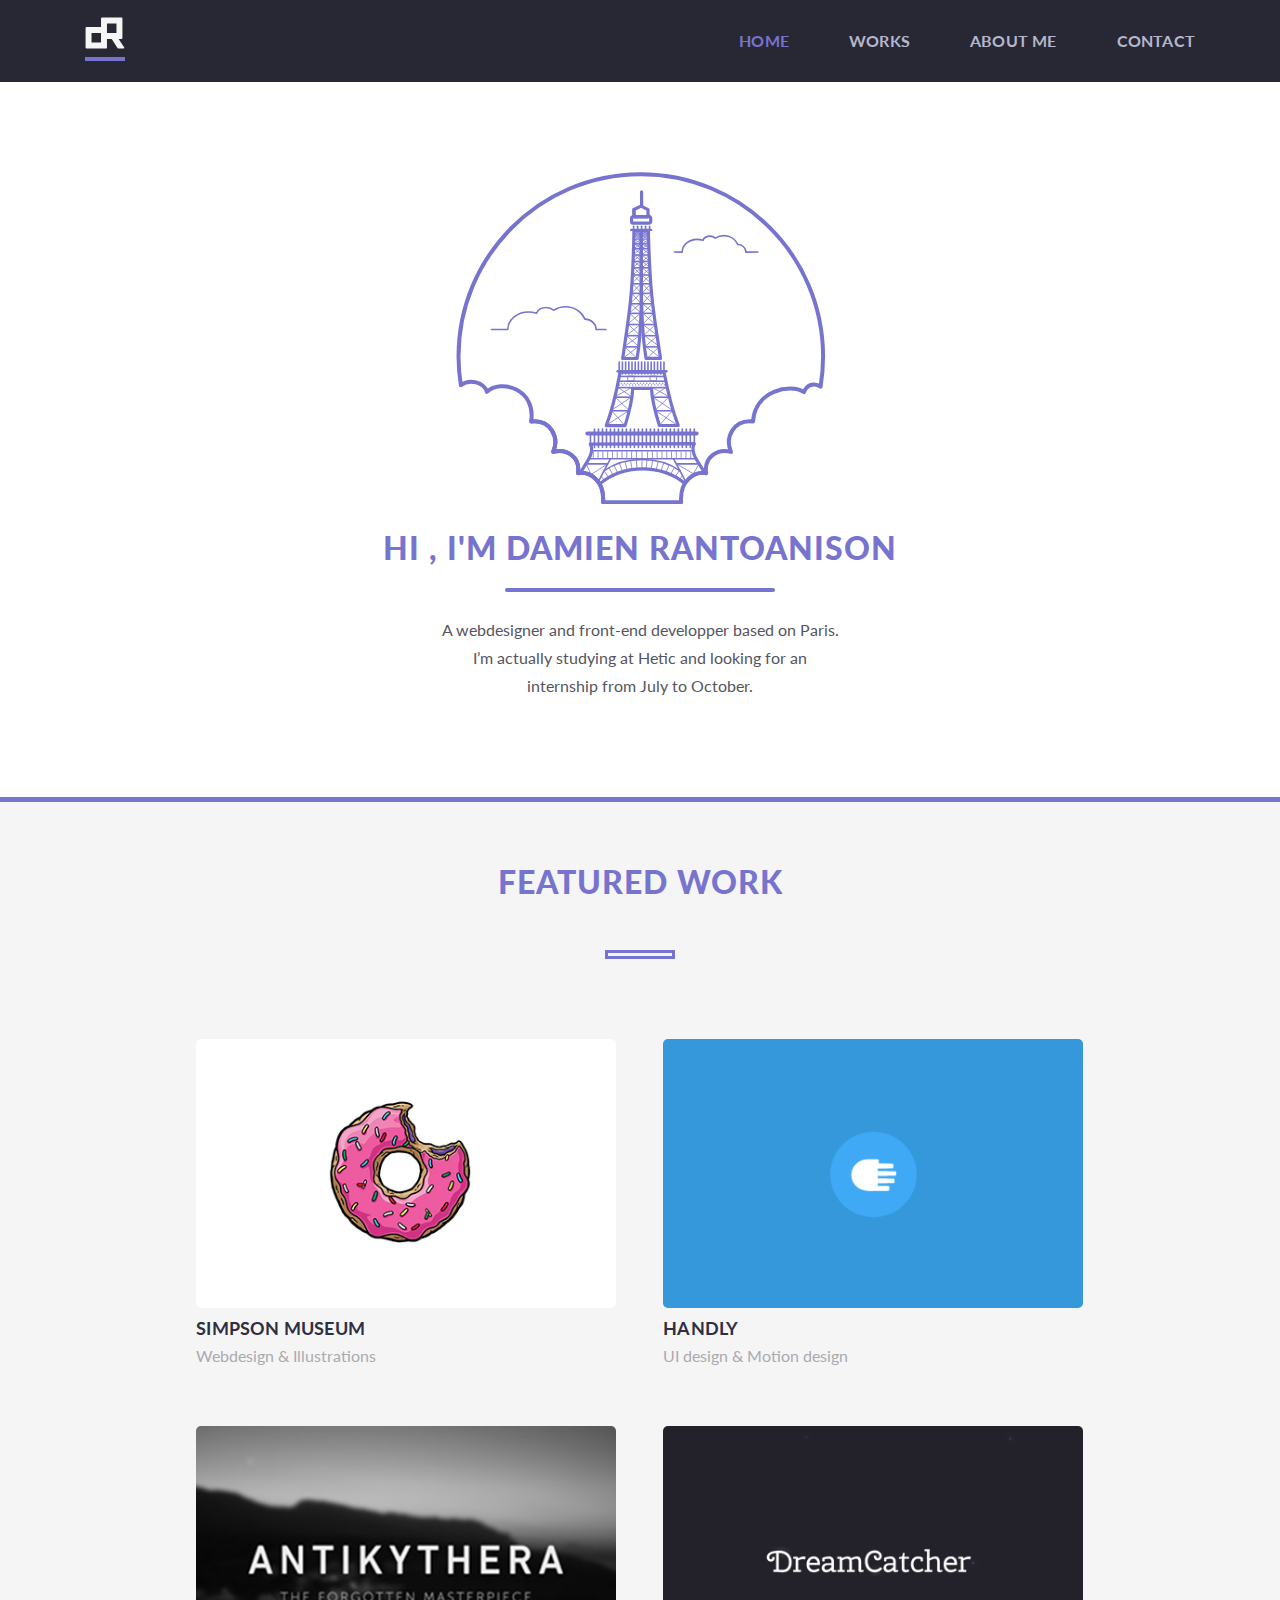
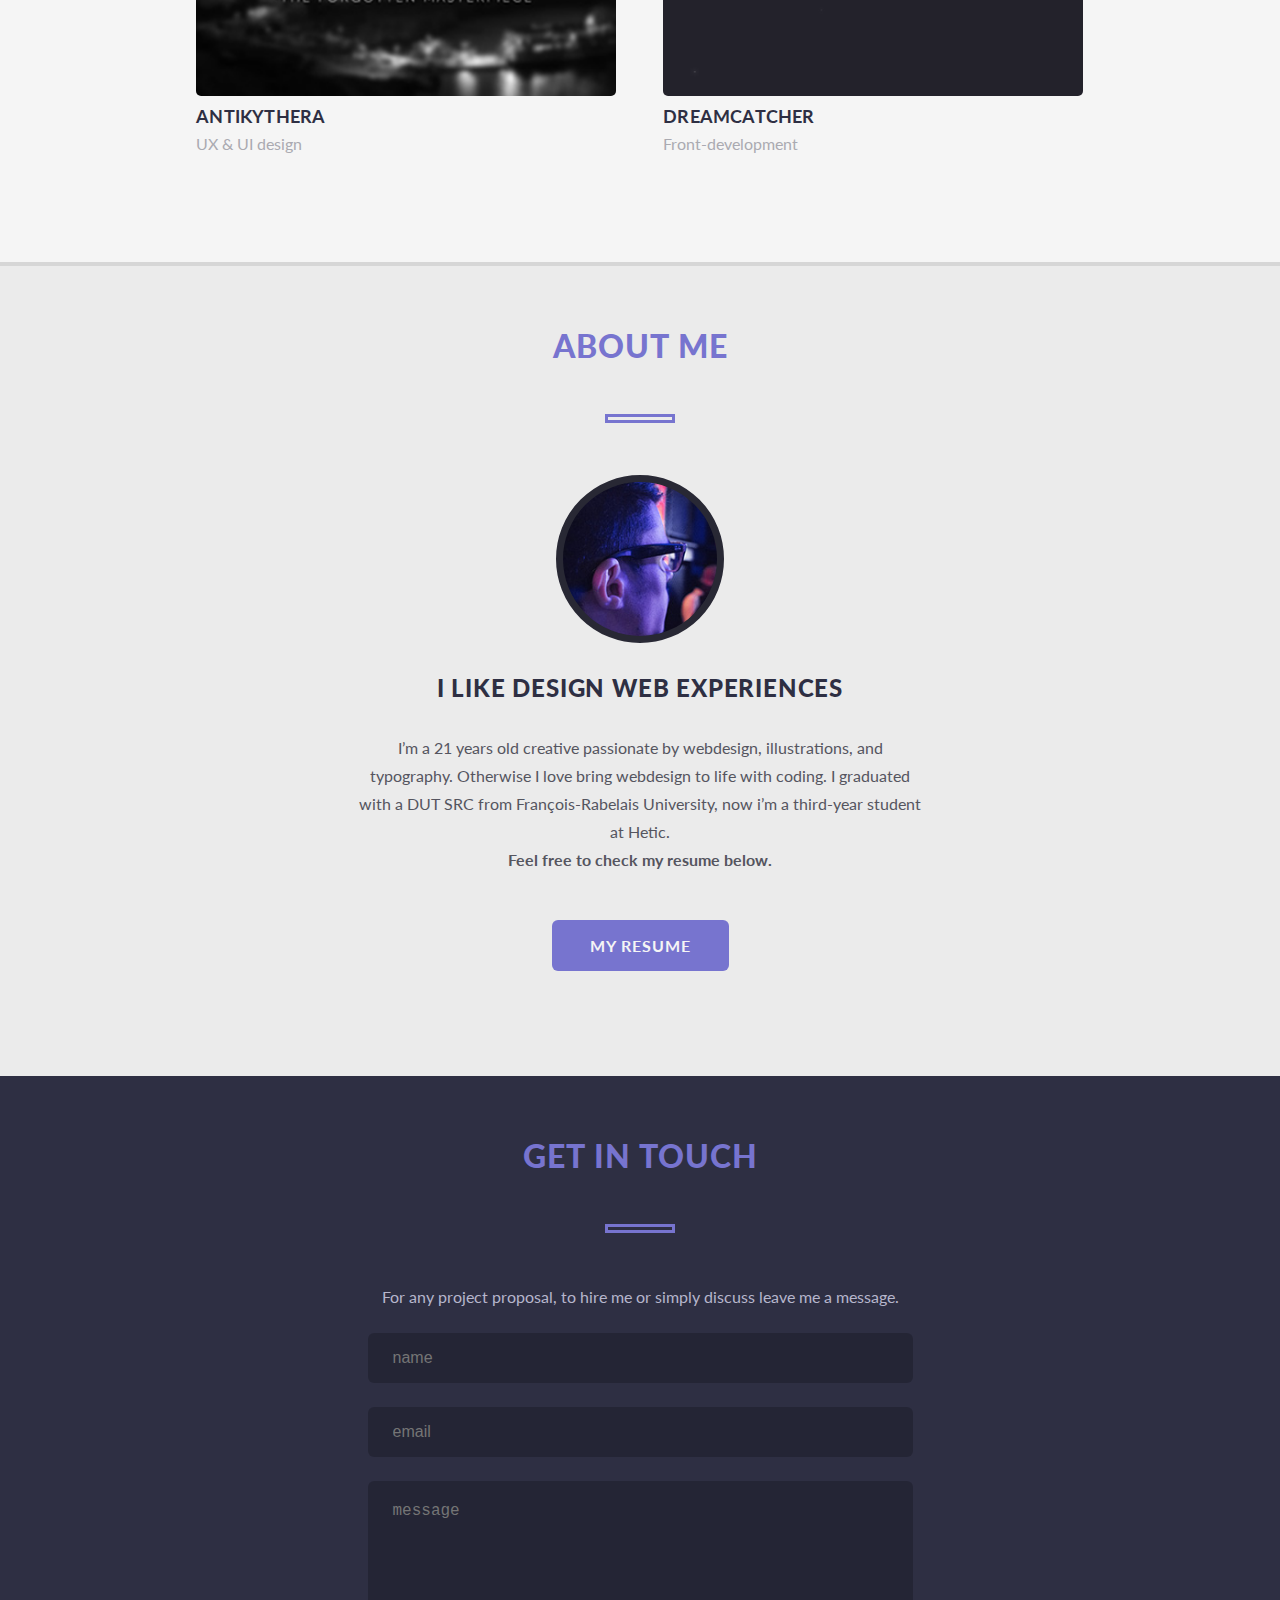
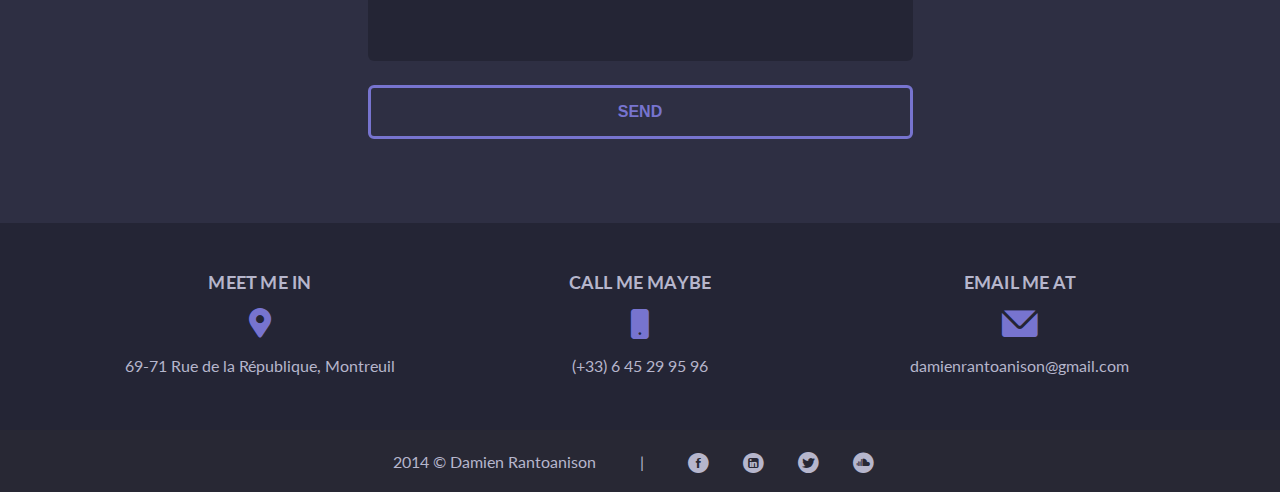
==== index.html @ d3879d72 "First Commit" ====
<!DOCTYPE html>
<html xmlns="http://wwww.w3.org/1999/xhtml" xml:lang="fr" lang="fr">
	<head>
	  <meta http-equiv="Content-Type" content="text/html" charset="utf-8" />
	  <title>Portfolio</title>
	  <link rel="icon" href="">
	  <link href='http://fonts.googleapis.com/css?family=Lato:400,700,900' rel='stylesheet' type='text/css'>
	  <link rel="stylesheet" href="css/mfglabs_iconset.css">
	  <!--<link rel="stylesheet" href="http://basehold.it/28/0/0/0/0.2">-->
	  <link rel="stylesheet" href="css/style.css">
	</head>
	<body>

		<header class="header">
			<div class="row">
				<div class="col-12">
					<a href="#home" class="header-logo"><img src="svg/logo.svg"></a>
					<nav>
						<ul id="menu">
							<li class="current menu-item"><a href="#home">Home</a></li>
							<li class="menu-item"><a href="#works">Works</a></li>
							<li class="menu-item"><a href="#about">About me</a></li>
							<li class="menu-item"><a href="#contact">Contact</a></li>
						</ul>
					</nav>
				</div>
			</div>
		</header> 

		<section class="home" id="home">
			<div class="row">
				<div class="col-12">
					<div class="home-cover">
						<img src="svg/paris.svg">
					</div>
					<div class="home-baseline">
						<h1>Hi , I'm Damien Rantoanison</h1>
						<hr/>
						<p>A webdesigner and front-end developper based on Paris. I’m actually  studying at Hetic and looking for an internship from July to October.</p>
					</div>
				</div>
			</div>
		</section>

		<section class="works" id="works">
			<div class="row">
				<div class="col-12">
					<h1 class="title-head">Featured work</h1>
					<hr>
				</div>
			</div>
			<div class="row">
				<div class="col-12">
					<ul class="thumbs">
						<li>
							<div class="thumb-pic"><a href="../pages/simpson.html"><img src="img/simpson.png"></a></div>
							<div class="thumb-caption"><h3>Simpson Museum</h3><p>Webdesign & Illustrations</p></div>
						</li>
						<li>
							<div class="thumb-pic"><a href="../pages/handly.html"><img src="img/handly.png"></a></div>
							<div class="thumb-caption"><h3>Handly</h3><p>UI design & Motion design </p></div>
						</li>
						<li>
							<div class="thumb-pic"><a href="pages/antikythera.html"><img src="img/antikythera.png"></a></div>
							<div class="thumb-caption"><h3>Antikythera</h3><p>UX & UI design</p></div>
						</li>
						<li>
							<div class="thumb-pic"><a href="../pages/dreamcatcher.html"><img src="img/dreamcatcher.png"></a></div>
							<div class="thumb-caption"><h3>DreamCatcher</h3><p>Front-development</p></div>
						</li>
					</ul>
				</div>
			</div>
		</section>

		<section class="about" id="about">
			<div class="row">
				<div class="col-12">
					<h1 class="title-head">About me</h1>
					<hr>
				</div>
			</div>	
			<div class="row">
				<div class="col-12">
					<div class="about-circle"></div>
					<div class="about-desc">
						<h2>I like design web experiences</h2>
						<p>I’m a 21 years old creative passionate by webdesign, illustrations, and typography. Otherwise I love bring webdesign to life with coding. I graduated with a DUT SRC from François-Rabelais University, now i’m a third-year student at Hetic.</p>
						<strong>Feel free to check my resume below.</strong>
					</div>
					<a class="button" href="document/cv.pdf">My resume</a>
				</div>
			</div>
		</section>

		<section class="contact" id="contact">
			<div class="row">
				<div class="col-12">
					<h1 class="title-head">Get in touch</h1>
					<hr>
				</div>
			</div>
			<div class="row">
				<div class="col-12">
					<form action"mail.php" method="post">
						<span class="form-title">For any project proposal, to hire me or simply discuss leave me a message.</span>
						<input type="text" name="Name" placeholder="name">
						<input type="email" name="Email" placeholder="email">
						<textarea name="Message" placeholder="message"></textarea>
						<button class="btn btn-1c" name="Submit" type="submit" value="Submit">Send</button>
					</form>
					
				</div>
			</div>
		</section>

		<footer>
			<div class="top-footer">
				<div class="row">
					<div class="col-4">
						<h3>meet me in</h3>
						<i class="icon-placepin icon2x"></i>
						<p>69-71 Rue de la République, Montreuil</p>
					</div>
					<div class="col-4">
						<h3>Call me maybe</h3>
						<i class="icon-smartphone icon2x"></i>
						<p>(+33) 6 45 29 95 96</p>
					</div>
					<div class="col-4">
						<h3>Email me at</h3>
						<i class="icon-mail icon2x"></i>
						<a href="mailto:damienrantoanison@gmail.com">damienrantoanison@gmail.com</a>
					</div>
				</div>
			</div>	
			<div class="bottom-footer">
				<div class="row">
					<div class="col-12">
							<div class="bottom-content">
							<span>2014 © Damien Rantoanison</span>
							|
								<ul>
									<li><a href="https://www.facebook.com/damien.mada"><i class="icon-facebook_circle"></i></a></li>
									<li><a href="https://www.linkedin.com/profile/view?id=350045159&trk=nav_responsive_tab_profile_pic"><i class="icon-linked_in_circle"></i></a></a></li> 
									<li><a href="https://twitter.com/damienmada"><i class="icon-twitter_circle"></i></a></li>
									<li><a href="https://soundcloud.com/damien-mada"><i class="icon-soundcloud_circle"></i></a></li>
								</ul>
							</div>	
					</div>
				</div>
			</div>
		</footer>

	</body>
	<script src="//ajax.googleapis.com/ajax/libs/jquery/1.11.1/jquery.min.js"></script>
	<script src="js/animated-header.js"></script>
	<script src="js/jquery.scrollTo.js"></script>
	<script src="js/jquery.nav.js"></script>
	<script>
		$(document).ready(function(){
			$('#menu').onePageNav();
		});
	</script>
</html>
---- css/mfglabs_iconset.css ----
/*  MFG Labs iconset 1.0
    
    -------------------------------------------------------
    
    License
    -------------------------------------------------------
    • The MFG Labs iconset font is licensed under the SIL Open Font License - http://scripts.sil.org/OFL
    • MFG Labs inconset CSS files are licensed under the MIT License -
      http://opensource.org/licenses/mit-license.html
    • The MFG Labs iconset pictograms are licensed under the CC BY 3.0 License - http://creativecommons.org/licenses/by/3.0/
    • Attribution is no longer required in Font Awesome 3.0, but much appreciated:
      MFG Labs inconset by MFG Labs

    Contact
    -------------------------------------------------------
    Email: martin.charpentier@mfglabs.com
    Twitter: http://twitter.com/mfg_labs
    

    */
@font-face {
    font-family: 'mfg_labs_iconsetregular';
    src: url('../fonts/mfglabsiconset-webfont.eot');
    src: url('../fonts/mfglabsiconset-webfont.eot?#iefix') format('embedded-opentype'),
         url('../fonts/mfglabsiconset-webfont.woff') format('woff'),
         url('../fonts/mfglabsiconset-webfont.ttf') format('truetype'),
         url('../fonts/mfglabsiconset-webfont.svg#mfg_labs_iconsetregular') format('svg');
    font-weight: normal;
    font-style: normal;
}

i, .icon {
  font-family: 'mfg_labs_iconsetregular';
  font-style: normal;
  speak: none;
  font-weight: normal;
  font-size: 1em;
  -webkit-font-smoothing: antialiased;
}


.icon2x { font-size: 2em; }
.icon3x { font-size: 3em; }



/* style exemples */
.gradient {
  color: #999;
  text-shadow: 1px 1px 1px rgba(27, 27, 27, 0.19);
  
  background-image: -webkit-gradient(
  linear,
  left top, left bottom,
  from(rgba( 182, 182, 182, 1)),
  to(rgba(60, 60, 60, 1))
  );
  background-clip: text;
  -webkit-background-clip: text;
  -webkit-text-fill-color: transparent;

  -webkit-transition: all 0.1s ease-in-out;
  transition: all 0.1s ease-in-out;
}

.gradient:hover, .gradient .current {
  color: #eee;
	text-shadow: 0px 0px 3px rgba(255, 255, 255, 0.25);
	
  background-image: -webkit-gradient(
  linear,
  left top, left bottom,
  from(rgba( 255, 255, 255, 1)),
  to(rgba(187, 187, 187, 1))
  );
  
}

/*  MFG Labs iconset uses the Unicode Private Use Area (PUA) to ensure screen
    readers do not read off random characters that represent icons.
    We also use semantic unicode when they are available for the icon we provide. */

.icon-cloud:before                { content: "\2601"; }
.icon-at:before                   { content: "\0040"; }
.icon-plus:before                 { content: "\002B"; }
.icon-minus:before                { content: "\2212"; }

.icon-arrow_up:before             { content: "\2191"; }
.icon-arrow_down:before           { content: "\2193"; }
.icon-arrow_right:before          { content: "\2192"; }
.icon-arrow_left:before           { content: "\2190"; }
.icon-chevron_down:before         { content: "\f004"; }
.icon-chevron_up:before           { content: "\f005"; }
.icon-chevron_right:before        { content: "\f006"; }
.icon-chevron_left:before         { content: "\f007"; }
.icon-reorder:before              { content: "\f008"; }
.icon-list:before                 { content: "\f009"; }
.icon-reorder_square:before       { content: "\f00a"; }
.icon-reorder_square_line:before  { content: "\f00b"; }
.icon-coverflow:before            { content: "\f00c"; }
.icon-coverflow_line:before       { content: "\f00d"; }
.icon-pause:before                { content: "\f00e"; }
.icon-play:before                 { content: "\f00f"; }

.icon-step_forward:before         { content: "\f010"; }
.icon-step_backward:before        { content: "\f011"; }
.icon-fast_forward:before         { content: "\f012"; }
.icon-fast_backward:before        { content: "\f013"; }
.icon-cloud_upload:before         { content: "\f014"; }
.icon-cloud_download:before       { content: "\f015"; }
.icon-data_science:before         { content: "\f016"; }
.icon-data_science_black:before   { content: "\f017"; }
.icon-globe:before                { content: "\f018"; }
.icon-globe_black:before          { content: "\f019"; }
.icon-math_ico:before             { content: "\f01a"; }
.icon-math:before                 { content: "\f01b"; }
.icon-math_black:before           { content: "\f01c"; }
.icon-paperplane_ico:before       { content: "\f01d"; }
.icon-paperplane:before           { content: "\f01e"; }
.icon-paperplane_black:before     { content: "\f01f"; }

/* \f020 doesn't work in Safari. all shifted one down */
.icon-color_balance:before        { content: "\f020"; }
.icon-star:before                 { content: "\2605"; }
.icon-star_half:before            { content: "\f022"; }
.icon-star_empty:before           { content: "\2606"; }
.icon-star_half_empty:before      { content: "\f024"; }
.icon-reload:before               { content: "\f025"; }

.icon-heart:before                { content: "\2665"; }
.icon-heart_broken:before         { content: "\f028"; }
.icon-hashtag:before              { content: "\f029"; }
.icon-reply:before                { content: "\f02a"; }
.icon-retweet:before              { content: "\f02b"; }
.icon-signin:before               { content: "\f02c"; }
.icon-signout:before              { content: "\f02d"; }
.icon-download:before             { content: "\f02e"; }
.icon-upload:before               { content: "\f02f"; }


.icon-placepin:before             { content: "\f031"; }
.icon-display_screen:before       { content: "\f032"; }
.icon-tablet:before               { content: "\f033"; }
.icon-smartphone:before           { content: "\f034"; }
.icon-connected_object:before     { content: "\f035"; }
.icon-lock:before                 { content: "\F512"; }
.icon-unlock:before               { content: "\F513"; }
.icon-camera:before               { content: "\F4F7"; }
.icon-isight:before               { content: "\f039"; }
.icon-video_camera:before         { content: "\f03a"; }
.icon-random:before               { content: "\f03b"; }
.icon-message:before              { content: "\F4AC"; }
.icon-discussion:before           { content: "\f03d"; }
.icon-calendar:before             { content: "\F4C5"; }
.icon-ringbell:before             { content: "\f03f"; }

.icon-movie:before                { content: "\f040"; }
.icon-mail:before                 { content: "\2709"; }
.icon-pen:before                  { content: "\270F"; }
.icon-settings:before             { content: "\9881"; }
.icon-measure:before              { content: "\f044"; }
.icon-vector:before               { content: "\f045"; }
.icon-vector_pen:before           { content: "\2712"; }
.icon-mute_on:before              { content: "\f047"; }
.icon-mute_off:before             { content: "\f048"; }
.icon-home:before                 { content: "\2302"; }
.icon-sheet:before                { content: "\f04a"; }
.icon-arrow_big_right:before      { content: "\21C9"; }
.icon-arrow_big_left:before       { content: "\21C7"; }
.icon-arrow_big_down:before       { content: "\21CA"; }
.icon-arrow_big_up:before         { content: "\21C8"; }
.icon-dribbble_circle:before      { content: "\f04f"; }

.icon-dribbble:before             { content: "\f050"; }
.icon-facebook_circle:before      { content: "\f051"; }
.icon-facebook:before             { content: "\f052"; }
.icon-git_circle_alt:before       { content: "\f053"; }
.icon-git_circle:before           { content: "\f054"; }
.icon-git:before                  { content: "\f055"; }
.icon-octopus:before              { content: "\f056"; }
.icon-twitter_circle:before       { content: "\f057"; }
.icon-twitter:before              { content: "\f058"; }
.icon-google_plus_circle:before   { content: "\f059"; }
.icon-google_plus:before          { content: "\f05a"; }
.icon-linked_in_circle:before     { content: "\f05b"; }
.icon-linked_in:before            { content: "\f05c"; }
.icon-instagram:before            { content: "\f05d"; }
.icon-instagram_circle:before     { content: "\f05e"; }
.icon-mfg_icon:before             { content: "\f05f"; }
.icon-xing:before                 { content: "\F532"; }
.icon-xing_circle:before          { content: "\F533"; }

.icon-mfg_icon_circle:before      { content: "\f060"; }
.icon-user:before                 { content: "\f061"; }
.icon-user_male:before            { content: "\f062"; }
.icon-user_female:before          { content: "\f063"; }
.icon-users:before                { content: "\f064"; }

.icon-file_open:before            { content: "\F4C2"; }
.icon-file_close:before           { content: "\f067"; }
.icon-file_alt:before             { content: "\f068"; }
.icon-file_close_alt:before       { content: "\f069"; }
.icon-attachment:before           { content: "\f06a"; }
.icon-check:before                { content: "\2713"; }
.icon-cross_mark:before           { content: "\274C"; }
.icon-cancel_circle:before        { content: "\F06E"; }
.icon-check_circle:before         { content: "\f06d"; }
.icon-magnifying:before           { content: "\F50D"; }

.icon-inbox:before                { content: "\f070"; }
.icon-clock:before                { content: "\23F2"; }
.icon-stopwatch:before            { content: "\23F1"; }
.icon-hourglass:before            { content: "\231B"; }
.icon-trophy:before               { content: "\f074"; }
.icon-unlock_alt:before           { content: "\F075"; }
.icon-lock_alt:before             { content: "\F510"; }
.icon-arrow_doubled_right:before  { content: "\21D2"; }
.icon-arrow_doubled_left:before   { content: "\21D0"; }
.icon-arrow_doubled_down:before   { content: "\21D3"; }
.icon-arrow_doubled_up:before     { content: "\21D1"; }
.icon-link:before                 { content: "\f07B"; }
.icon-warning:before              { content: "\2757"; }
.icon-warning_alt:before          { content: "\2755"; }
.icon-magnifying_plus:before      { content: "\f07E"; }
.icon-magnifying_minus:before     { content: "\f07F"; }

.icon-white_question:before       { content: "\2754"; }
.icon-black_question:before       { content: "\2753"; }
.icon-stop:before                 { content: "\f080"; }
.icon-share:before                { content: "\f081"; }
.icon-eye:before                  { content: "\f082"; }
.icon-trash_can:before            { content: "\f083"; }
.icon-hard_drive:before           { content: "\f084"; }
.icon-information_black:before    { content: "\f085"; }
.icon-information_white:before    { content: "\f086"; }
.icon-printer:before              { content: "\f087"; }
.icon-letter:before               { content: "\f088"; }
.icon-soundcloud:before           { content: "\f089"; }
.icon-soundcloud_circle:before    { content: "\f08A"; }
.icon-anchor:before               { content: "\2693"; }

.icon-female_sign:before          { content: "\2640"; }
.icon-male_sign:before            { content: "\2642"; }
.icon-joystick:before             { content: "\F514"; }
.icon-high_voltage:before         { content: "\26A1"; }
.icon-fire:before                 { content: "\F525"; }
.icon-newspaper:before            { content: "\F4F0"; }
.icon-chart:before                { content: "\F526"; }
.icon-spread:before               { content: "\F527"; }

.icon-spinner_1:before            { content: "\F528"; }
.icon-spinner_2:before            { content: "\F529"; }

.icon-chart_alt:before            { content: "\F530"; }
.icon-label:before                { content: "\F531"; }

.icon-brush:before                { content: "\E000"; }
.icon-refresh:before              { content: "\E001"; }

.icon-node:before                 { content: "\E002"; }
.icon-node_2:before               { content: "\E003"; }
.icon-node_3:before               { content: "\E004"; }
.icon-link_2_nodes:before         { content: "\E005"; }
.icon-link_3_nodes:before         { content: "\E006"; }
.icon-link_loop_nodes:before      { content: "\E007"; }
.icon-node_size:before            { content: "\E008"; }
.icon-node_color:before           { content: "\E009"; }
.icon-layout_directed:before      { content: "\E010"; }
.icon-layout_radial:before       { content: "\E011"; }
.icon-layout_hierarchical:before  { content: "\E012"; }
.icon-node_link_direction:before  { content: "\E013"; }
.icon-node_link_short_path:before { content: "\E014"; }
.icon-node_cluster:before         { content: "\E015"; }
.icon-display_graph:before        { content: "\E016"; }
.icon-node_link_weight:before     { content: "\E017"; }
.icon-more_node_links:before      { content: "\E018"; }
.icon-node_shape:before           { content: "\E00A"; }
.icon-node_icon:before            { content: "\E00B"; }
.icon-node_text:before            { content: "\E00C"; }
.icon-node_link_text:before       { content: "\E00D"; }
.icon-node_link_color:before      { content: "\E00E"; }
.icon-node_link_shape:before      { content: "\E00F"; }
---- css/style.css ----
/* Import */
/**
 * html5doctor.com Reset Stylesheet v1.6.1 (http://html5doctor.com/html-5-reset-stylesheet/)
 * Richard Clark (http://richclarkdesign.com)
 * http://cssreset.com
 */
/* line 6, _reset.scss */
html, body, div, span, object, iframe,
h1, h2, h3, h4, h5, h6, p, blockquote, pre,
abbr, address, cite, code,
del, dfn, em, img, ins, kbd, q, samp,
small, strong, sub, sup, var,
b, i,
dl, dt, dd, ol, ul, li,
fieldset, form, label, legend,
table, caption, tbody, tfoot, thead, tr, th, td,
article, aside, canvas, details, figcaption, figure,
footer, header, hgroup, menu, nav, section, summary,
time, mark, audio, video {
  margin: 0;
  padding: 0;
  border: 0;
  outline: 0;
  font-size: 100%;
  vertical-align: baseline;
  background: transparent; }

/* line 26, _reset.scss */
body {
  line-height: 1; }

/* line 29, _reset.scss */
article, aside, details, figcaption, figure,
footer, header, hgroup, menu, nav, section {
  display: block; }

/* line 33, _reset.scss */
ul {
  list-style: none; }

/* line 36, _reset.scss */
blockquote, q {
  quotes: none; }

/* line 39, _reset.scss */
blockquote:before, blockquote:after,
q:before, q:after {
  content: '';
  content: none; }

/* line 44, _reset.scss */
a {
  margin: 0;
  padding: 0;
  font-size: 100%;
  vertical-align: baseline;
  background: transparent; }

/* change colours to suit your needs */
/* line 52, _reset.scss */
ins {
  background-color: #ff9;
  color: #000;
  text-decoration: none; }

/* change colours to suit your needs */
/* line 58, _reset.scss */
mark {
  background-color: #ff9;
  color: #000;
  font-style: italic;
  font-weight: bold; }

/* line 64, _reset.scss */
del {
  text-decoration: line-through; }

/* line 67, _reset.scss */
abbr[title], dfn[title] {
  border-bottom: 1px dotted;
  cursor: help; }

/* line 71, _reset.scss */
table {
  border-collapse: collapse;
  border-spacing: 0; }

/* change border colour to suit your needs */
/* line 76, _reset.scss */
hr {
  display: block;
  height: 1px;
  border: 0;
  border-top: 1px solid #cccccc;
  margin: 1em 0;
  padding: 0; }

/* line 84, _reset.scss */
input, select {
  vertical-align: middle; }

/* Variables */
/* Extends */
/* line 11, _grid.scss */
.col-1 {
  width: 8.33333%; }

/* line 11, _grid.scss */
.col-2 {
  width: 16.66667%; }

/* line 11, _grid.scss */
.col-3 {
  width: 25%; }

/* line 11, _grid.scss */
.col-4 {
  width: 33.33333%; }

/* line 11, _grid.scss */
.col-5 {
  width: 41.66667%; }

/* line 11, _grid.scss */
.col-6 {
  width: 50%; }

/* line 11, _grid.scss */
.col-7 {
  width: 58.33333%; }

/* line 11, _grid.scss */
.col-8 {
  width: 66.66667%; }

/* line 11, _grid.scss */
.col-9 {
  width: 75%; }

/* line 11, _grid.scss */
.col-10 {
  width: 83.33333%; }

/* line 11, _grid.scss */
.col-11 {
  width: 91.66667%; }

/* line 11, _grid.scss */
.col-12 {
  width: 100%; }

/* line 18, _grid.scss */
.row::before, .row::after {
  content: "";
  display: table; }
/* line 23, _grid.scss */
.row:after {
  clear: both; }
/* line 26, _grid.scss */
.row {
  zoom: 1;
  /* For IE 6/7 (trigger has Layout) */ }

/* line 32, _grid.scss */
.col-1, .col-2, .col-3, .col-4, .col-5, .col-6, .col-7, .col-8, .col-9, .col-10, .col-11, .col-12 {
  float: left;
  position: relative;
  min-height: 1px;
  padding: 0 15px; }

/* line 40, _grid.scss */
.row {
  max-width: 1140px;
  margin: 0 auto; }

/* MEDIA QUERIES */
@media only screen and (min-width: 320px) {
  /* Larger mobile styles (wider than 320 pixels) */ }
@media only screen and (min-width: 640px) {
  /* Larger mobile styles (wider than 600 pixels) */ }
@media only screen and (min-width: 1024px) {
  /* Larger mobile styles (wider than 1024 pixels) */ }
/* VARIABLES */
/* line 22, _base.scss */
body {
  color: #55555f;
  font-family: "Lato", "Helevtica", sans-serif;
  font-size: 16px;
  line-height: 1.75; }

/* line 28, _base.scss */
a {
  color: inherit;
  text-decoration: none; }

/* line 30, _base.scss */
h1 {
  color: #7774cf;
  font-size: 2em;
  font-weight: 900;
  letter-spacing: 1px;
  line-height: 1.5em;
  text-transform: uppercase; }

/* line 40, _base.scss */
h2 {
  color: #2e2f43;
  font-size: 1.5em;
  font-weight: 900;
  letter-spacing: 0.8px;
  line-height: 1.5em;
  padding-bottom: 28px;
  text-transform: uppercase; }

/* line 50, _base.scss */
h3 {
  font-size: 1.125em;
  letter-spacing: 0.2px;
  line-height: 1.5em;
  text-transform: uppercase; }

/* line 57, _base.scss */
hr {
  height: 9px;
  border: 3px solid #7774cf;
  background: transparent;
  width: 70px;
  margin: 2.75em auto 3.25em; }

/* CLASS */
/* line 69, _base.scss */
.title-head {
  margin-top: 1.75em;
  position: relative;
  text-align: center; }

/* line 87, _base.scss */
.button {
  background-color: #7774cf;
  color: whitesmoke;
  position: relative;
  width: 7rem;
  border-radius: 6px;
  font-size: 1em;
  font-weight: 700;
  text-transform: uppercase;
  line-height: 2;
  letter-spacing: 1px;
  outline: none;
  padding: 16px 38px;
  -webkit-transition: all .4s ease-in-out;
  -moz-transition: all .4s ease-in-out;
  -ms-transition: all .4s ease-in-out;
  -o-transition: all .4s ease-in-out;
  transition: all .4s ease-in-out; }
  /* line 106, _base.scss */
  .button:hover {
    color: whitesmoke;
    background-color: #6967aa; }

/* line 2, _header.scss */
header {
  background-color: #282834;
  width: 100%;
  height: 82px;
  position: fixed;
  top: 0;
  left: 0;
  z-index: 999; }

/* line 13, _header.scss */
.header-logo {
  display: block;
  float: left;
  position: relative;
  border-bottom: 4px solid #7774cf; }
  /* line 18, _header.scss */
  .header-logo img {
    width: 40px;
    height: 32px;
    margin-top: 17px; }

/* line 22, _header.scss */
#menu {
  color: #b6b6cc;
  font-size: 16px;
  font-weight: 700;
  float: right;
  letter-spacing: 0.2px;
  position: relative;
  text-align: center;
  text-transform: uppercase; }
  /* line 32, _header.scss */
  #menu .current {
    color: #7774cf; }
  /* line 34, _header.scss */
  #menu .menu-item {
    display: inline-block;
    float: left;
    position: relative;
    margin-left: 60px; }
    /* line 40, _header.scss */
    #menu .menu-item a {
      display: block;
      line-height: 82px;
      -webkit-transition: all .25s 0s ease-in-out;
      -moz-transition: all .25s 0s ease-in-out;
      -ms-transition: all .25s 0s ease-in-out;
      -o-transition: all .25s 0s ease-in-out;
      transition: all .25s 0s ease-in-out; }
      /* line 49, _header.scss */
      #menu .menu-item a:hover {
        color: whitesmoke; }
  /* line 53, _header.scss */
  #menu img {
    width: 48px;
    height: 30px; }

/* line 2, _home.scss */
.home {
  position: relative;
  width: 100%;
  height: 100%;
  padding-top: 168px;
  padding-bottom: 102px; }
  /* line 9, _home.scss */
  .home::after {
    content: "";
    height: 5px;
    background-color: #7774cf;
    position: absolute;
    bottom: 0;
    left: 0;
    right: 0; }

/* line 21, _home.scss */
.home-cover {
  text-align: center; }
  /* line 24, _home.scss */
  .home-cover img {
    width: 380px;
    height: 336px; }

/* line 27, _home.scss */
.home-baseline {
  margin-top: 12px;
  text-align: center; }
  /* line 30, _home.scss */
  .home-baseline hr {
    background-color: #7774cf;
    border: none;
    border-radius: 4px;
    display: inline-block;
    height: 4px;
    width: 270px;
    margin: 1em 0; }
  /* line 39, _home.scss */
  .home-baseline p {
    margin: 0 auto;
    width: 400px; }

/* line 42, _home.scss */
.home-scroll {
  position: absolute;
  bottom: 26px;
  left: 50%;
  height: 26px;
  width: 46px;
  margin-left: -23px;
  background: url("../img/scroll-arrow.png") no-repeat; }

/* line 7, _works.scss */
.works {
  background-color: whitesmoke;
  position: relative;
  height: 100%;
  width: 100%;
  padding-bottom: 76px;
  border-bottom: 4px solid #D6D6D6; }

/* line 16, _works.scss */
.thumbs {
  position: relative;
  padding: 0px;
  overflow: hidden;
  margin: 0 7.89474%;
  color: #aaaab1;
  max-width: 1140px; }
  /* line 24, _works.scss */
  .thumbs li {
    float: left;
    width: 420px;
    margin-top: 28px;
    margin: 28px 23.5px;
    border-radius: 6px; }
    /* line 31, _works.scss */
    .thumbs li .thumb-pic {
      width: 100%;
      height: 100%;
      text-align: center;
      position: relative;
      cursor: pointer; }
      /* line 37, _works.scss */
      .thumbs li .thumb-pic .mask {
        width: 100%;
        height: 100%;
        position: absolute;
        overflow: hidden;
        top: 0;
        left: 0;
        border-radius: 5px; }
      /* line 47, _works.scss */
      .thumbs li .thumb-pic .view-first img {
        -webkit-transition: all 0.2s linear;
        -moz-transition: all 0.2s linear;
        -ms-transition: all 0.2s linear;
        -o-transition: all 0.2s linear;
        transition: all 0.2s linear; }
      /* line 55, _works.scss */
      .thumbs li .thumb-pic .view-first .mask {
        opacity: 0;
        background-color: #6967aa;
        -webkit-transition: all 0.4s ease-in-out;
        -moz-transition: all 0.4s ease-in-out;
        -ms-transition: all 0.4s ease-in-out;
        -o-transition: all 0.4s ease-in-out;
        transition: all 0.4s ease-in-out; }
      /* line 66, _works.scss */
      .thumbs li .thumb-pic .view-first:hover .mask {
        opacity: 0.85; }
      /* line 70, _works.scss */
      .thumbs li .thumb-pic a {
        -webkit-transition: all .5s ease-in-out;
        -moz-transition: all .5s ease-in-out;
        -ms-transition: all .5s ease-in-out;
        -o-transition: all .5s ease-in-out;
        transition: all .5s ease-in-out; }
      /* line 78, _works.scss */
      .thumbs li .thumb-pic a:hover {
        opacity: 0.3; }
      /* line 81, _works.scss */
      .thumbs li .thumb-pic img {
        width: 100%;
        display: block;
        position: relative;
        border-radius: 5px; }
    /* line 88, _works.scss */
    .thumbs li .thumb-caption {
      margin-top: 7px; }
      /* line 88, _works.scss */
      .thumbs li .thumb-caption h3 {
        color: #2e2f43; }
  /* line 91, _works.scss */
  .thumbs:after {
    overflow: hidden;
    *zoom: 1; }

/* line 2, _case-antik.scss */
.antikythera {
  background: url("../img/antikythera-cover.jpg") no-repeat top center;
  background-size: cover; }

/* line 7, _case-antik.scss */
.mecanism {
  background: url("../img/antikythera-mecanism.jpg") no-repeat top center;
  background-size: cover; }

/* line 12, _case-antik.scss */
.share {
  background: url("../img/antikythera-end.jpg") no-repeat top center;
  background-size: cover; }

/* line 18, _case-antik.scss */
.handly {
  background: url("../img/handly-cover.jpg") no-repeat top center;
  background-size: cover; }

/* line 23, _case-antik.scss */
.simpson {
  background: url("../img/simpson-cover.jpg") no-repeat top center;
  background-size: cover;
  opacity: 0.8; }

/* line 29, _case-antik.scss */
.dreamcatcher {
  background: url("../img/dreamcatcher-cover.jpg") no-repeat top center;
  background-size: cover;
  background-position-y: -40px; }

/* line 35, _case-antik.scss */
.voice {
  background: url("../img/dreamcatcher-voice.jpg") no-repeat top center;
  background-size: cover; }

/* line 40, _case-antik.scss */
.simpson button.low-opc:hover {
  background-color: rgba(0, 0, 0, 0.4); }

/* line 44, _case-antik.scss */
.case-cover {
  position: relative;
  height: 60vh;
  width: 100%; }
  /* line 49, _case-antik.scss */
  .case-cover span {
    display: inline-block;
    color: whitesmoke; }
  /* line 53, _case-antik.scss */
  .case-cover .date {
    float: left;
    position: absolute;
    bottom: -458px; }
  /* line 58, _case-antik.scss */
  .case-cover .role {
    float: right;
    position: absolute;
    bottom: -458px;
    right: 0; }
  /* line 65, _case-antik.scss */
  .case-cover .case-button {
    background-color: transparent;
    border: 2px solid whitesmoke;
    color: whitesmoke;
    cursor: pointer;
    position: absolute;
    left: 50%;
    bottom: -431px;
    margin-left: -136px;
    border-radius: 6px;
    font-size: 1em;
    font-weight: 700;
    text-transform: uppercase;
    line-height: 2;
    letter-spacing: 1px;
    outline: none;
    padding: 16px 38px;
    -webkit-transition: all .4s ease-in-out;
    -moz-transition: all .4s ease-in-out;
    -ms-transition: all .4s ease-in-out;
    -o-transition: all .4s ease-in-out;
    transition: all .4s ease-in-out; }
    /* line 88, _case-antik.scss */
    .case-cover .case-button:hover {
      color: whitesmoke;
      background-color: rgba(0, 0, 0, 0.9); }

/* line 93, _case-antik.scss */
.case-carousel {
  padding: 36px;
  background-color: whitesmoke; }

/* line 98, _case-antik.scss */
.carousel-holder {
  margin: 0 auto;
  width: 802px;
  height: 492px; }

/* line 105, _case-antik.scss */
section.case-demilayout {
  padding: 84px;
  background-color: whitesmoke; }
  /* line 108, _case-antik.scss */
  section.case-demilayout .half-l {
    text-align: center; }
  /* line 111, _case-antik.scss */
  section.case-demilayout .half-r {
    text-align: left;
    margin-top: 24px; }

/* line 117, _case-antik.scss */
section.case-study {
  height: 40vh;
  padding: 80px; }
  /* line 120, _case-antik.scss */
  section.case-study p {
    max-width: 430px; }

/* line 124, _case-antik.scss */
section.case-caption {
  background-color: #FFF;
  padding: 80px;
  text-align: center; }
  /* line 128, _case-antik.scss */
  section.case-caption p {
    max-width: 480px;
    margin: 0 auto; }

/* line 131, _case-antik.scss */
.case-pic {
  height: 564px;
  width: 100%; }

/* line 136, _case-antik.scss */
.case-pic2 {
  height: 390px;
  width: 440px; }

/* line 142, _case-antik.scss */
.footer-credits {
  text-align: center;
  background-color: #ebebeb;
  padding: 38px; }
  /* line 146, _case-antik.scss */
  .footer-credits a:hover {
    color: #6967aa; }

/* line 149, _case-antik.scss */
.footer-thanks {
  background-color: #282834;
  text-align: center;
  padding: 82px; }

/* line 154, _case-antik.scss */
.footer-back {
  text-transform: uppercase;
  font-size: 1.125em;
  color: #b6b6cc;
  -webkit-transition: all .3s ease-in-out;
  -moz-transition: all .3s ease-in-out;
  -ms-transition: all .3s ease-in-out;
  -o-transition: all .3s ease-in-out;
  transition: all .3s ease-in-out; }
  /* line 164, _case-antik.scss */
  .footer-back:hover {
    color: whitesmoke; }

/* line 169, _case-antik.scss */
.case-title {
  font-weight: 300;
  color: whitesmoke;
  margin-bottom: 24px; }

/* line 175, _case-antik.scss */
section.case-video {
  background-color: #2980b9;
  height: 534px; }

/* line 180, _case-antik.scss */
a.wrap {
  width: 960px;
  height: 534px;
  position: relative;
  display: block;
  padding: 0px;
  margin: 0 auto; }
  /* line 188, _case-antik.scss */
  a.wrap::after {
    content: "";
    position: absolute;
    z-index: 2;
    top: 0;
    bottom: 0;
    right: 0;
    left: 0;
    background: url("../img/play.png") center center no-repeat;
    -webkit-transition-duration: .3s;
    -moz-transition-duration: .3s;
    -ms-transition-duration: .3s;
    -o-transition-duration: .3s;
    transition-duration: .3s; }

/* line 2, _about.scss */
.about {
  background-color: #ebebeb;
  position: relative;
  width: 100%;
  height: 100%;
  padding-bottom: 114px;
  text-align: center; }

/* line 10, _about.scss */
.about-desc {
  text-align: center;
  width: 564px;
  margin: 0 auto;
  margin-bottom: 56px; }

/* line 17, _about.scss */
.about-circle {
  width: 168px;
  height: 168px;
  background-image: url("../img/profile-pic.jpg");
  background-size: cover;
  border-radius: 100px;
  border: 7px solid #282834;
  margin: 0 auto;
  margin-bottom: 27px; }

/* line 2, _contact.scss */
.contact {
  background-color: #2e2f43;
  position: relative;
  width: 100%;
  height: 100%;
  padding-bottom: 84px;
  color: #b6b6cc;
  text-align: center; }

/* line 12, _contact.scss */
form {
  margin: 0 auto;
  max-width: 545px;
  text-align: center; }

/* line 19, _contact.scss */
input, textarea {
  color: whitesmoke;
  outline: none;
  border: none;
  border-radius: 6px;
  font-size: 1em;
  background: rgba(0, 0, 0, 0.2);
  display: block;
  width: 100%;
  height: 50px;
  padding: 25px;
  margin-bottom: 24px;
  -webkit-transition: all .2s ease-in-out;
  -moz-transition: all .2s ease-in-out;
  -ms-transition: all .2s ease-in-out;
  -o-transition: all .2s ease-in-out;
  transition: all .2s ease-in-out; }
  /* line 38, _contact.scss */
  input:focus, textarea:focus {
    background: rgba(0, 0, 0, 0.1); }

/* line 44, _contact.scss */
textarea {
  padding: 16px 25px;
  min-height: 180px;
  resize: none;
  line-height: 28px; }

/* line 52, _contact.scss */
span.form-title {
  display: block;
  line-height: 24px;
  margin-bottom: 24px; }

/* line 58, _contact.scss */
.btn {
  z-index: 1;
  width: 545px;
  padding: 15px 0;
  background: none;
  display: inline-block;
  cursor: pointer;
  position: relative;
  border-radius: 6px;
  border: 3px solid #7774cf;
  color: #7774cf;
  font-size: 1em;
  font-weight: 700;
  text-transform: uppercase;
  -webkit-transition: all 0.3s;
  -moz-transition: all 0.3s;
  -ms-transition: all 0.3s;
  -o-transition: all 0.3s;
  transition: all 0.3s;
  outline: none; }
  /* line 79, _contact.scss */
  .btn::after {
    content: '';
    position: absolute;
    z-index: -1;
    -webkit-transition: all 0.3s;
    -moz-transition: all 0.3s;
    -ms-transition: all 0.3s;
    -o-transition: all 0.3s;
    transition: all 0.3s; }

/* line 92, _contact.scss */
.btn-1c::after {
  width: 0%;
  height: 100%;
  top: 0;
  left: 0;
  background: #7774cf; }
/* line 99, _contact.scss */
.btn-1c:hover, .btn-1c:active {
  color: whitesmoke; }
/* line 102, _contact.scss */
.btn-1c:hover::after {
  width: 100%; }

/* line 2, footer.scss */
footer {
  padding-top: 46px;
  color: #b6b6cc;
  text-align: center;
  background-color: #242535; }

/* line 9, footer.scss */
.top-footer {
  margin-bottom: 46px;
  height: 115px; }
  /* line 12, footer.scss */
  .top-footer i {
    color: #7774cf; }
  /* line 13, footer.scss */
  .top-footer a {
    display: block; }

/* line 16, footer.scss */
.bottom-content {
  max-width: 545px;
  height: 32px;
  padding: 0 10px;
  margin: 0 auto; }

/* line 18, footer.scss */
.bottom-footer {
  text-align: left;
  padding: 15px 0px;
  background-color: #282834; }
  /* line 23, footer.scss */
  .bottom-footer span {
    margin-right: 25px;
    padding: 0 15px; }
  /* line 25, footer.scss */
  .bottom-footer ul {
    margin-left: 25px;
    display: inline-block; }
    /* line 28, footer.scss */
    .bottom-footer ul li {
      vertical-align: middle;
      display: inline-block;
      padding: 0 15px; }
      /* line 32, footer.scss */
      .bottom-footer ul li i {
        font-size: 1.35em;
        -webkit-transition: color .3s ease-in-out;
        -moz-transition: color .3s ease-in-out;
        -ms-transition: color .3s ease-in-out;
        -o-transition: color .3s ease-in-out;
        transition: color .3s ease-in-out; }
        /* line 41, footer.scss */
        .bottom-footer ul li i:hover {
          color: whitesmoke; }

/* line 16, style.scss */
*,
*:before,
*:after {
  -moz-box-sizing: border-box;
  -webkit-box-sizing: border-box;
  box-sizing: border-box; }
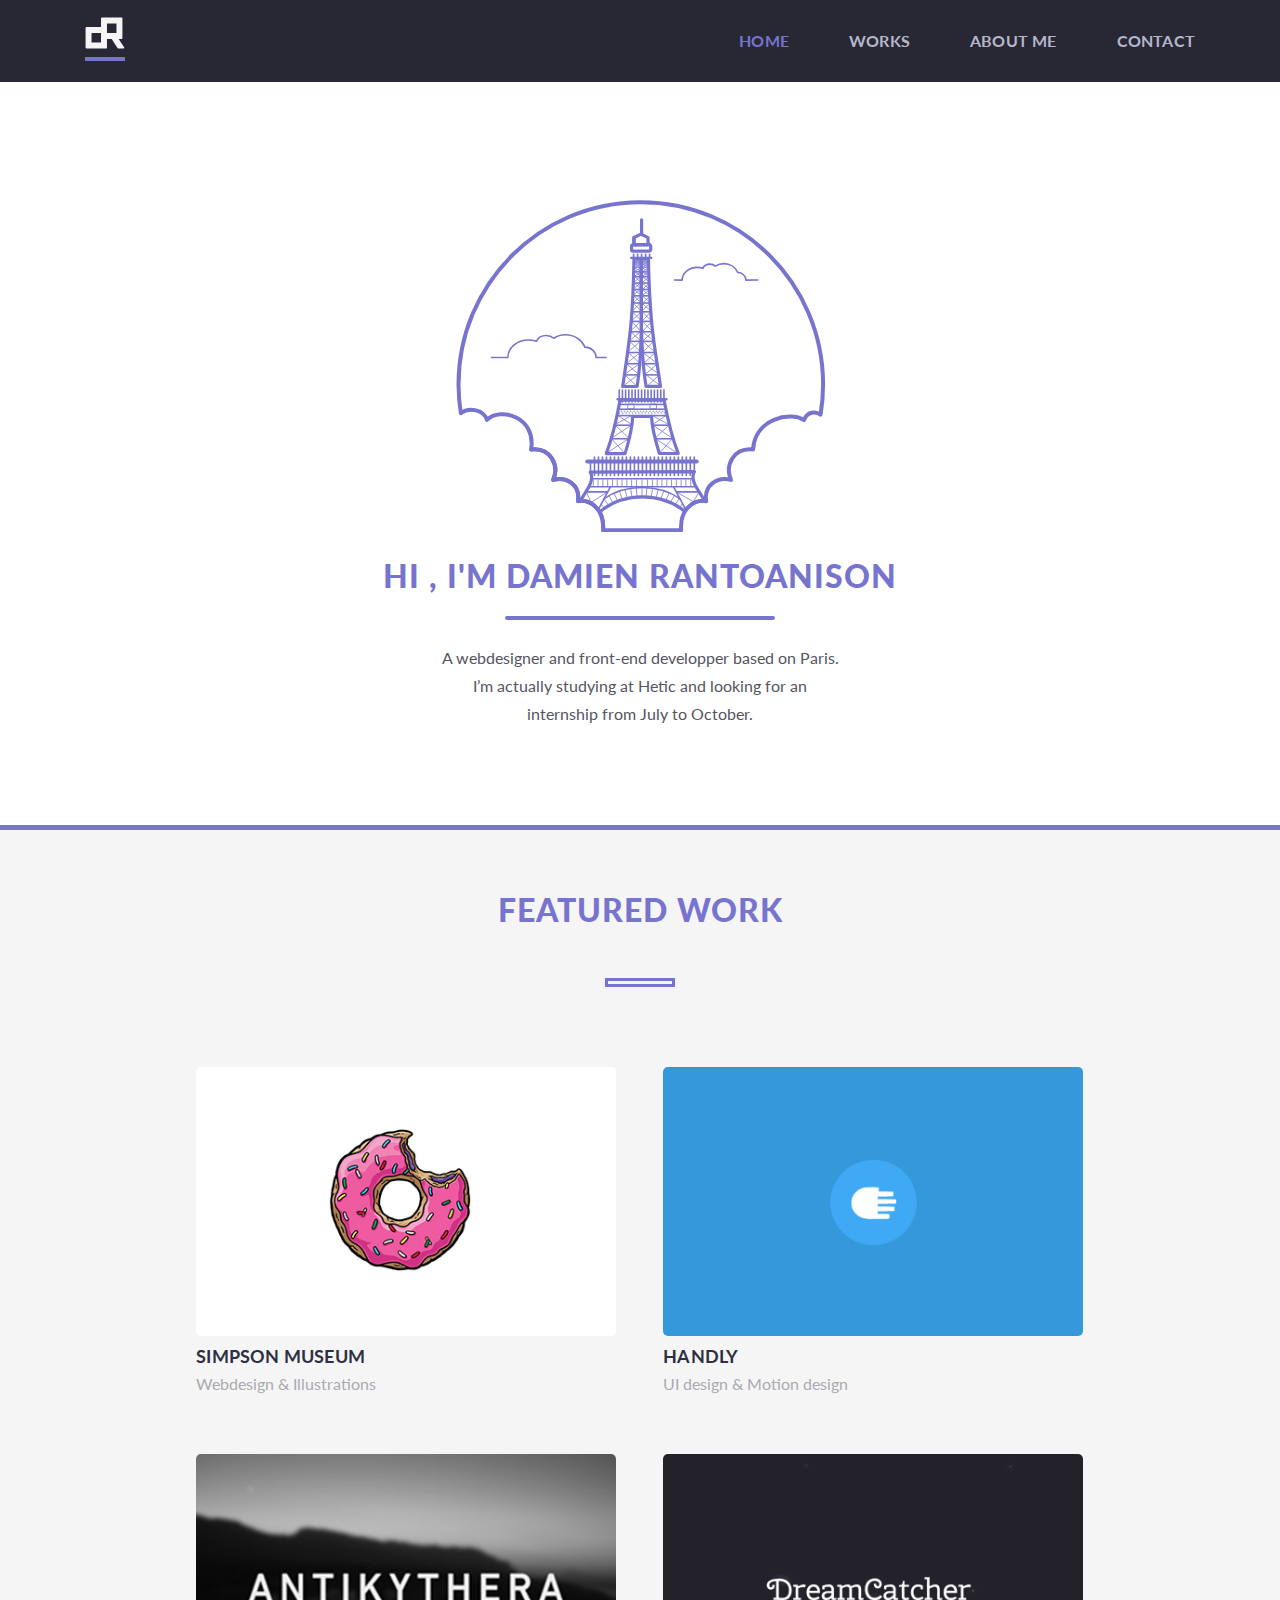
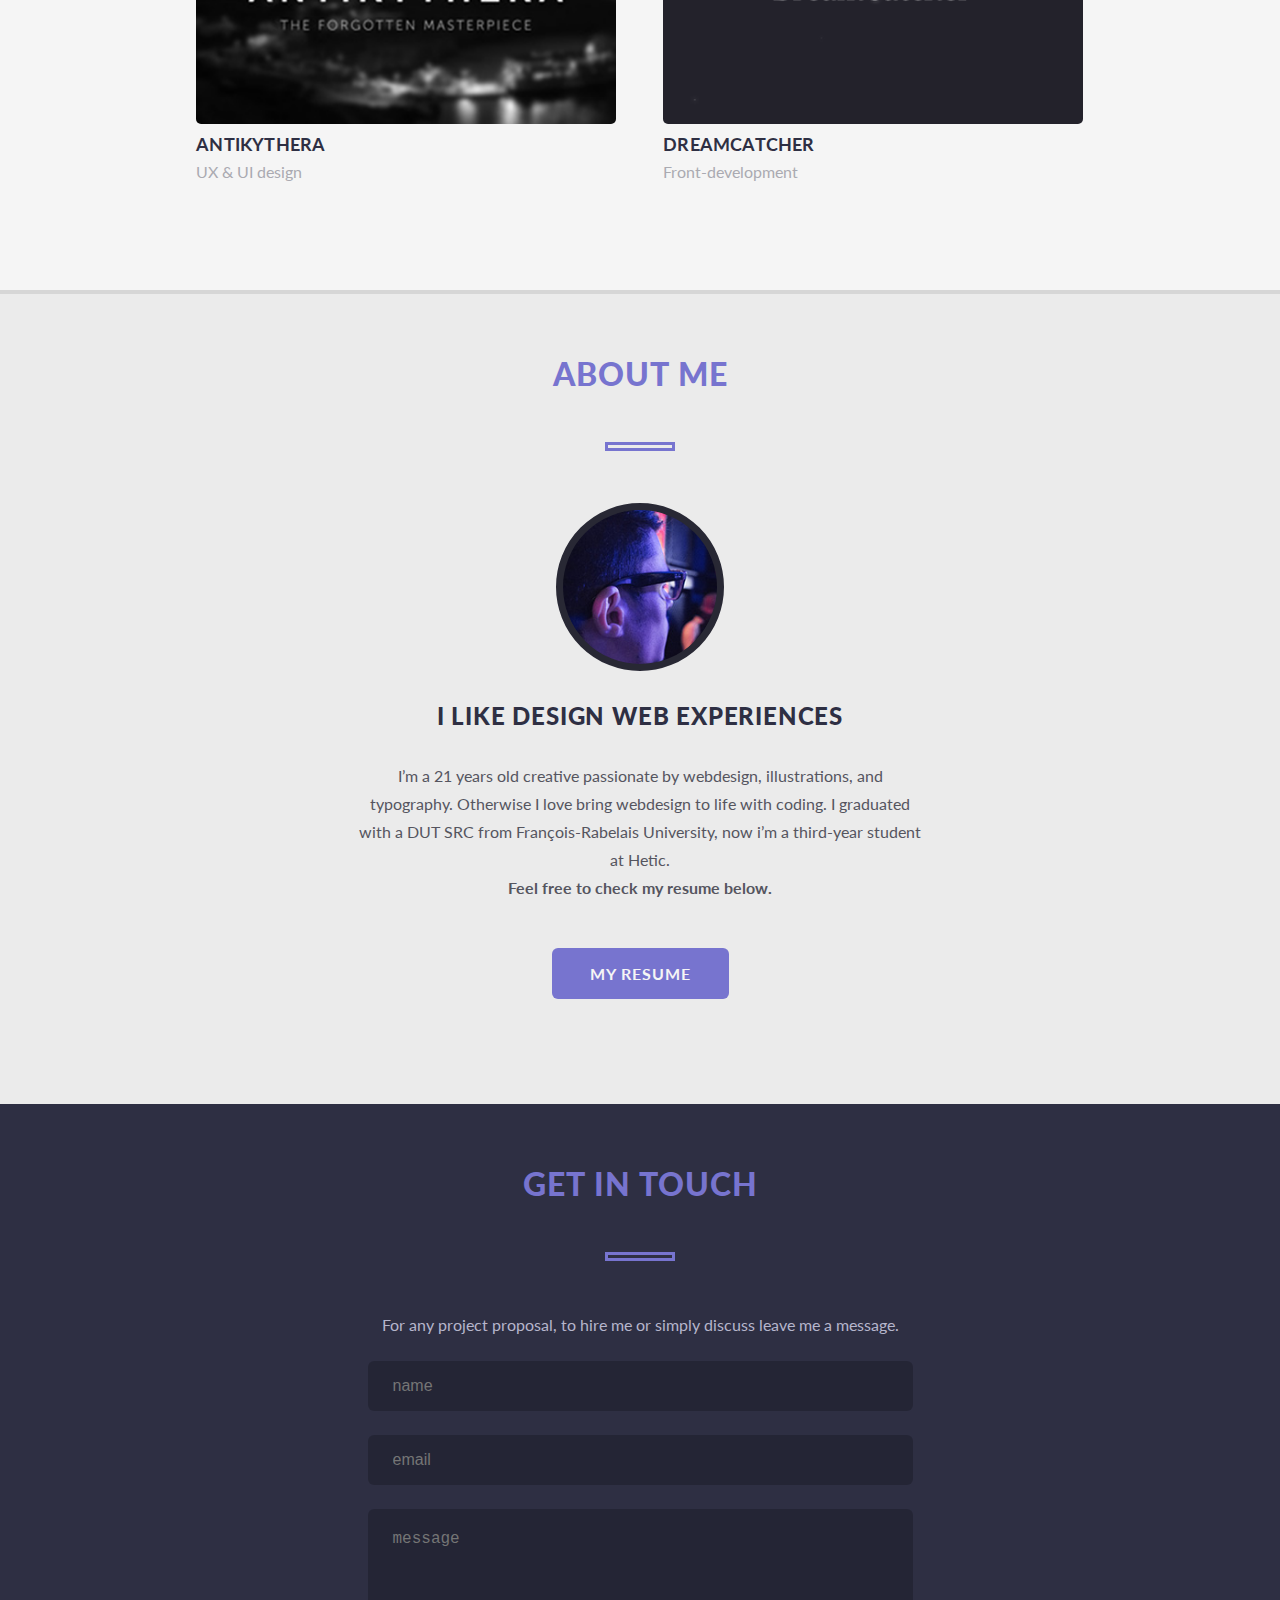
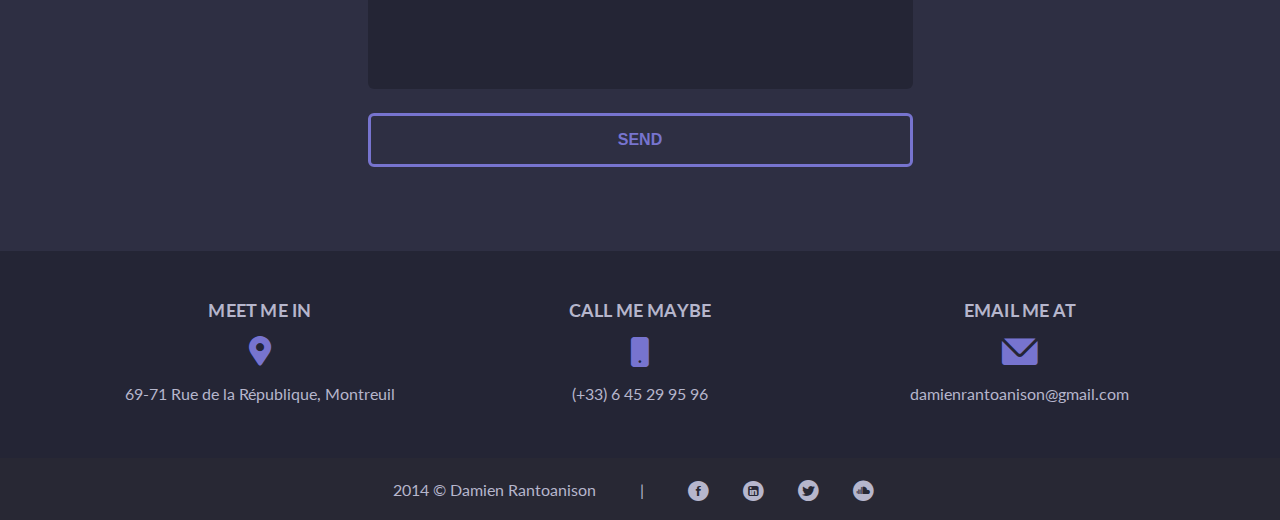
==== commit 084a53f2: "first commit" ====
--- a/index.html
+++ b/index.html
@@ -8,7 +8,7 @@
 	  <link rel="stylesheet" href="css/mfglabs_iconset.css">
 	  <!--<link rel="stylesheet" href="http://basehold.it/28/0/0/0/0.2">-->
 	  <link rel="stylesheet" href="css/style.css">
-	</head>
+	</head>coucou
 	<body>
 
 		<header class="header">
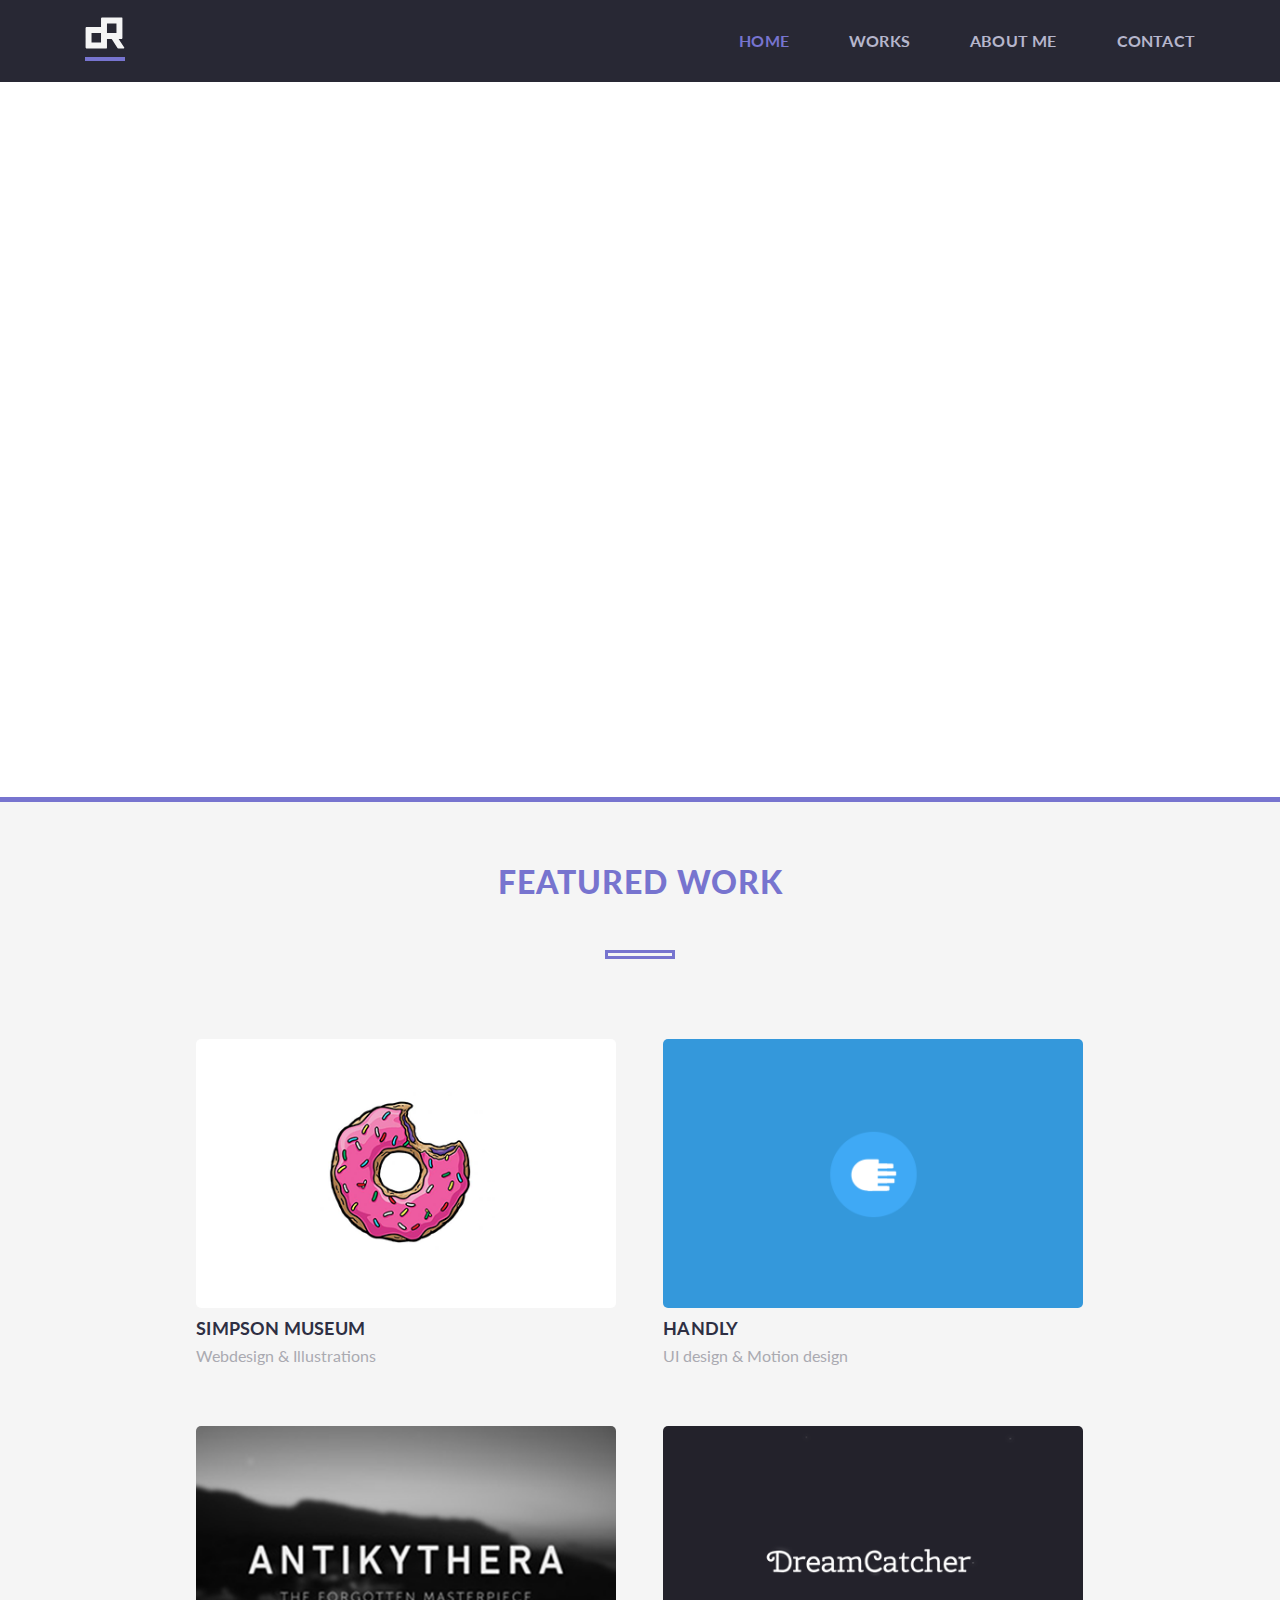
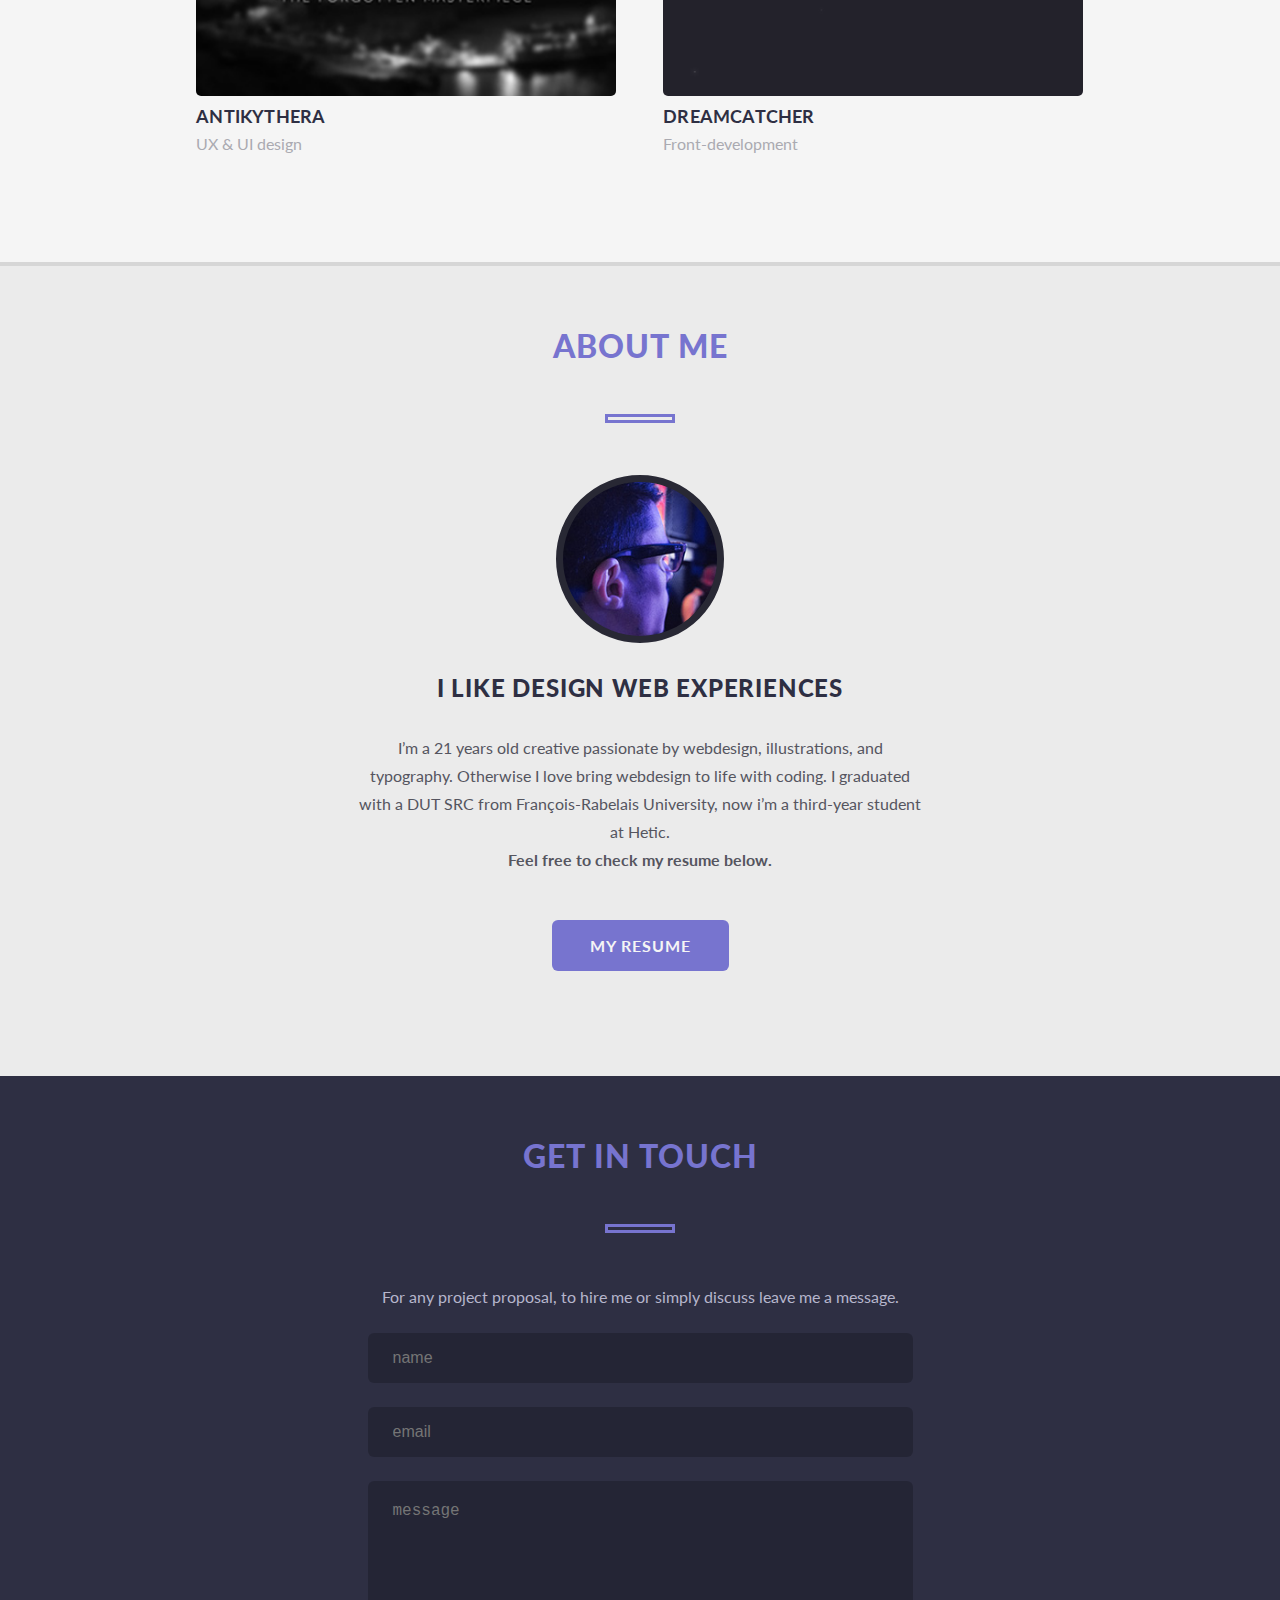
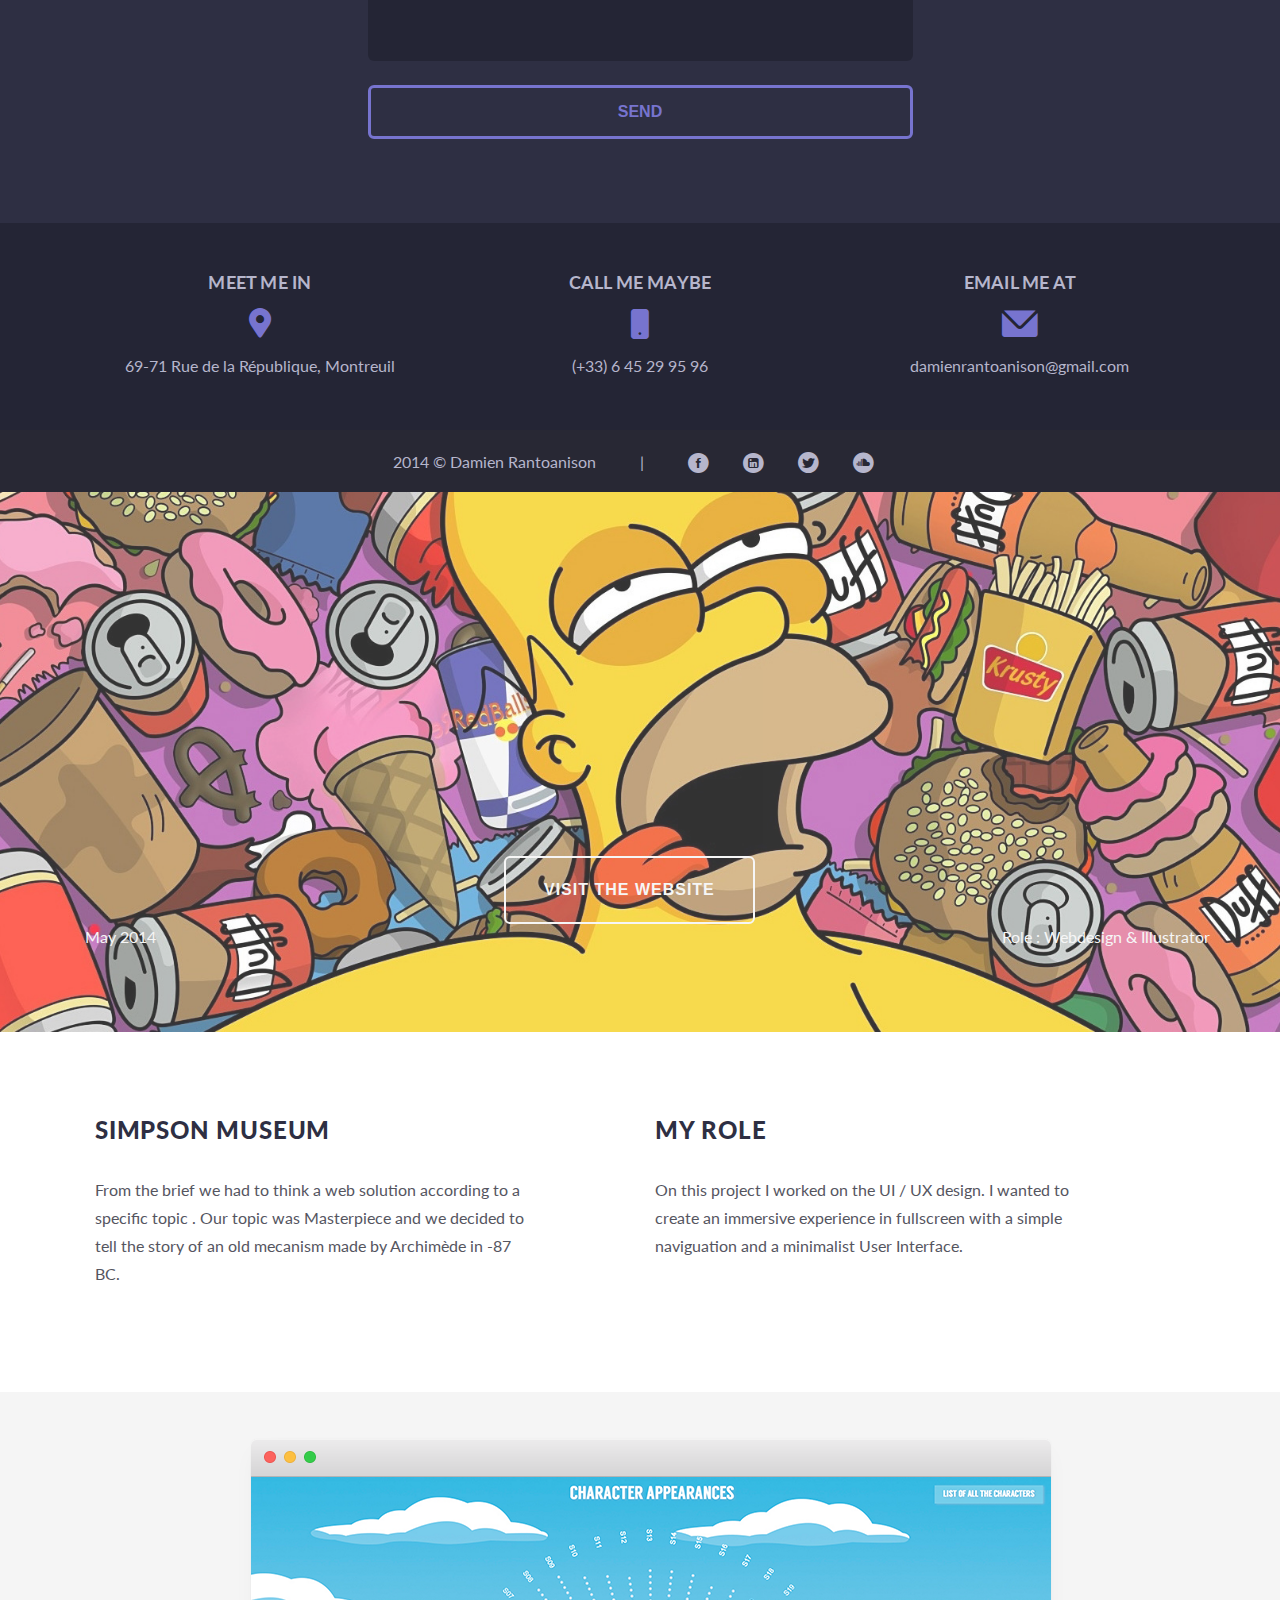
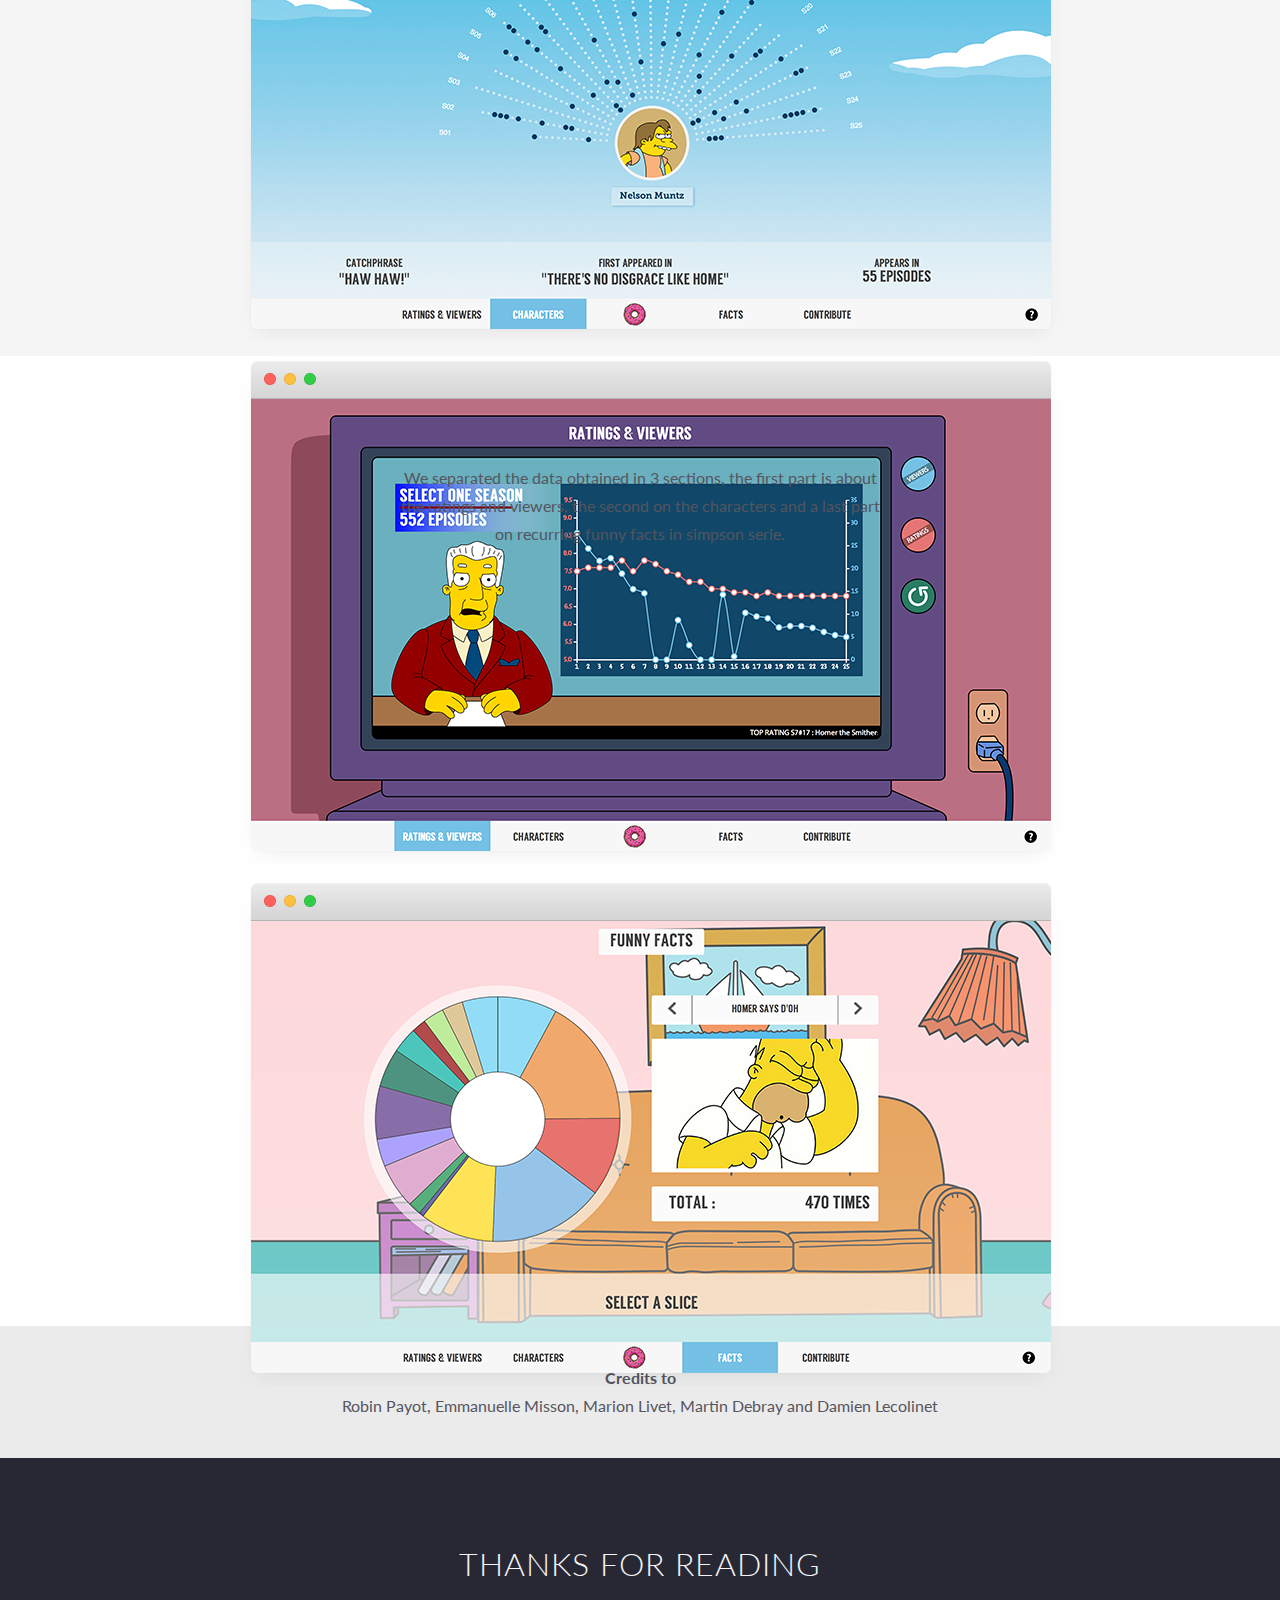
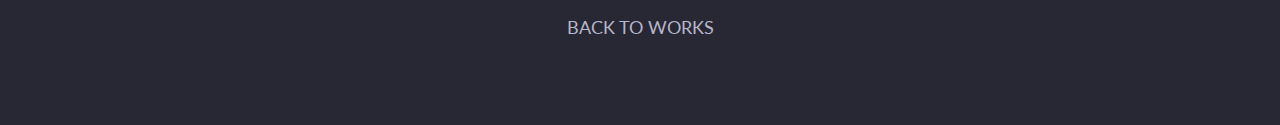
==== commit 3a4c9914: "unstable commit" ====
--- a/index.html
+++ b/index.html
@@ -7,14 +7,20 @@
 	  <link href='http://fonts.googleapis.com/css?family=Lato:400,700,900' rel='stylesheet' type='text/css'>
 	  <link rel="stylesheet" href="css/mfglabs_iconset.css">
 	  <!--<link rel="stylesheet" href="http://basehold.it/28/0/0/0/0.2">-->
-	  <link rel="stylesheet" href="css/style.css">
-	</head>coucou
+		  
+		<script src="js/jquery.js"></script>
+		<script src="js/underscore.js"></script>
+		<script src="js/handlebars.min.js"></script>
+		<script src="js/backbone.js"></script>
+		<link rel="stylesheet" href="css/style.css">
+	</head>
 	<body>
+		<div id="loader"></div>
 
 		<header class="header">
 			<div class="row">
 				<div class="col-12">
-					<a href="#home" class="header-logo"><img src="svg/logo.svg"></a>
+					<a href="../#home" class="header-logo"><img src="svg/logo.svg"></a>
 					<nav>
 						<ul id="menu">
 							<li class="current menu-item"><a href="#home">Home</a></li>
@@ -25,141 +31,199 @@
 					</nav>
 				</div>
 			</div>
-		</header> 
-
-		<section class="home" id="home">
-			<div class="row">
-				<div class="col-12">
-					<div class="home-cover">
-						<img src="svg/paris.svg">
-					</div>
-					<div class="home-baseline">
-						<h1>Hi , I'm Damien Rantoanison</h1>
-						<hr/>
-						<p>A webdesigner and front-end developper based on Paris. I’m actually  studying at Hetic and looking for an internship from July to October.</p>
-					</div>
-				</div>
-			</div>
+		</header>
+
+		<section id="homeWrap">
+			<section class="home" id="home">
+				<div class="row">
+					<div class="col-12">
+						<div class="home-cover">
+							<img src="svg/paris.svg">
+						</div>
+						<div class="home-baseline">
+							<h1>Hi , I'm Damien Rantoanison</h1>
+							<hr/>
+							<p>A webdesigner and front-end developper based on Paris. I’m actually  studying at Hetic and looking for an internship from July to October.</p>
+						</div>
+					</div>
+				</div>
+			</section>
+
+			<section class="works" id="works">
+				<div class="row">
+					<div class="col-12">
+						<h1 class="title-head">Featured work</h1>
+						<hr>
+					</div>
+				</div>
+				<div class="row">
+					<div class="col-12">
+						<ul class="thumbs">
+							<li>
+								<div class="thumb-pic"><a href="#home/simpson-museum"><img src="img/simpson.png"></a></div>
+								<div class="thumb-caption"><h3>Simpson Museum</h3><p>Webdesign & Illustrations</p></div>
+							</li>
+							<li>
+								<div class="thumb-pic"><a href="../pages/handly.html"><img src="img/handly.png"></a></div>
+								<div class="thumb-caption"><h3>Handly</h3><p>UI design & Motion design </p></div>
+							</li>
+							<li>
+								<div class="thumb-pic"><a href="pages/antikythera.html"><img src="img/antikythera.png"></a></div>
+								<div class="thumb-caption"><h3>Antikythera</h3><p>UX & UI design</p></div>
+							</li>
+							<li>
+								<div class="thumb-pic"><a href="../pages/dreamcatcher.html"><img src="img/dreamcatcher.png"></a></div>
+								<div class="thumb-caption"><h3>DreamCatcher</h3><p>Front-development</p></div>
+							</li>
+						</ul>
+					</div>
+				</div>
+			</section>
+
+			<section class="about" id="about">
+				<div class="row">
+					<div class="col-12">
+						<h1 class="title-head">About me</h1>
+						<hr>
+					</div>
+				</div>	
+				<div class="row">
+					<div class="col-12">
+						<div class="about-circle"></div>
+						<div class="about-desc">
+							<h2>I like design web experiences</h2>
+							<p>I’m a 21 years old creative passionate by webdesign, illustrations, and typography. Otherwise I love bring webdesign to life with coding. I graduated with a DUT SRC from François-Rabelais University, now i’m a third-year student at Hetic.</p>
+							<strong>Feel free to check my resume below.</strong>
+						</div>
+						<a class="button" href="document/cv.pdf">My resume</a>
+					</div>
+				</div>
+			</section>
+
+			<section class="contact" id="contact">
+				<div class="row">
+					<div class="col-12">
+						<h1 class="title-head">Get in touch</h1>
+						<hr>
+					</div>
+				</div>
+				<div class="row">
+					<div class="col-12">
+						<form action"mail.php" method="post">
+							<span class="form-title">For any project proposal, to hire me or simply discuss leave me a message.</span>
+							<input type="text" name="Name" placeholder="name">
+							<input type="email" name="Email" placeholder="email">
+							<textarea name="Message" placeholder="message"></textarea>
+							<button class="btn btn-1c" name="Submit" type="submit" value="Submit">Send</button>
+						</form>
+						
+					</div>
+				</div>
+			</section>
+
+			<footer>
+				<div class="top-footer">
+					<div class="row">
+						<div class="col-4">
+							<h3>meet me in</h3>
+							<i class="icon-placepin icon2x"></i>
+							<p>69-71 Rue de la République, Montreuil</p>
+						</div>
+						<div class="col-4">
+							<h3>Call me maybe</h3>
+							<i class="icon-smartphone icon2x"></i>
+							<p>(+33) 6 45 29 95 96</p>
+						</div>
+						<div class="col-4">
+							<h3>Email me at</h3>
+							<i class="icon-mail icon2x"></i>
+							<a href="mailto:damienrantoanison@gmail.com">damienrantoanison@gmail.com</a>
+						</div>
+					</div>
+				</div>	
+				<div class="bottom-footer">
+					<div class="row">
+						<div class="col-12">
+								<div class="bottom-content">
+								<span>2014 © Damien Rantoanison</span>
+								|
+									<ul>
+										<li><a href="https://www.facebook.com/damien.mada"><i class="icon-facebook_circle"></i></a></li>
+										<li><a href="https://www.linkedin.com/profile/view?id=350045159&trk=nav_responsive_tab_profile_pic"><i class="icon-linked_in_circle"></i></a></a></li> 
+										<li><a href="https://twitter.com/damienmada"><i class="icon-twitter_circle"></i></a></li>
+										<li><a href="https://soundcloud.com/damien-mada"><i class="icon-soundcloud_circle"></i></a></li>
+									</ul>
+								</div>	
+						</div>
+					</div>
+				</div>
+			</footer>
 		</section>
-
-		<section class="works" id="works">
-			<div class="row">
-				<div class="col-12">
-					<h1 class="title-head">Featured work</h1>
-					<hr>
-				</div>
-			</div>
-			<div class="row">
-				<div class="col-12">
-					<ul class="thumbs">
-						<li>
-							<div class="thumb-pic"><a href="../pages/simpson.html"><img src="img/simpson.png"></a></div>
-							<div class="thumb-caption"><h3>Simpson Museum</h3><p>Webdesign & Illustrations</p></div>
-						</li>
-						<li>
-							<div class="thumb-pic"><a href="../pages/handly.html"><img src="img/handly.png"></a></div>
-							<div class="thumb-caption"><h3>Handly</h3><p>UI design & Motion design </p></div>
-						</li>
-						<li>
-							<div class="thumb-pic"><a href="pages/antikythera.html"><img src="img/antikythera.png"></a></div>
-							<div class="thumb-caption"><h3>Antikythera</h3><p>UX & UI design</p></div>
-						</li>
-						<li>
-							<div class="thumb-pic"><a href="../pages/dreamcatcher.html"><img src="img/dreamcatcher.png"></a></div>
-							<div class="thumb-caption"><h3>DreamCatcher</h3><p>Front-development</p></div>
-						</li>
-					</ul>
-				</div>
-			</div>
-		</section>
-
-		<section class="about" id="about">
-			<div class="row">
-				<div class="col-12">
-					<h1 class="title-head">About me</h1>
-					<hr>
-				</div>
-			</div>	
-			<div class="row">
-				<div class="col-12">
-					<div class="about-circle"></div>
-					<div class="about-desc">
-						<h2>I like design web experiences</h2>
-						<p>I’m a 21 years old creative passionate by webdesign, illustrations, and typography. Otherwise I love bring webdesign to life with coding. I graduated with a DUT SRC from François-Rabelais University, now i’m a third-year student at Hetic.</p>
-						<strong>Feel free to check my resume below.</strong>
-					</div>
-					<a class="button" href="document/cv.pdf">My resume</a>
-				</div>
-			</div>
-		</section>
-
-		<section class="contact" id="contact">
-			<div class="row">
-				<div class="col-12">
-					<h1 class="title-head">Get in touch</h1>
-					<hr>
-				</div>
-			</div>
-			<div class="row">
-				<div class="col-12">
-					<form action"mail.php" method="post">
-						<span class="form-title">For any project proposal, to hire me or simply discuss leave me a message.</span>
-						<input type="text" name="Name" placeholder="name">
-						<input type="email" name="Email" placeholder="email">
-						<textarea name="Message" placeholder="message"></textarea>
-						<button class="btn btn-1c" name="Submit" type="submit" value="Submit">Send</button>
-					</form>
-					
-				</div>
-			</div>
-		</section>
-
-		<footer>
-			<div class="top-footer">
-				<div class="row">
-					<div class="col-4">
-						<h3>meet me in</h3>
-						<i class="icon-placepin icon2x"></i>
-						<p>69-71 Rue de la République, Montreuil</p>
-					</div>
-					<div class="col-4">
-						<h3>Call me maybe</h3>
-						<i class="icon-smartphone icon2x"></i>
-						<p>(+33) 6 45 29 95 96</p>
-					</div>
-					<div class="col-4">
-						<h3>Email me at</h3>
-						<i class="icon-mail icon2x"></i>
-						<a href="mailto:damienrantoanison@gmail.com">damienrantoanison@gmail.com</a>
-					</div>
-				</div>
-			</div>	
-			<div class="bottom-footer">
-				<div class="row">
-					<div class="col-12">
-							<div class="bottom-content">
-							<span>2014 © Damien Rantoanison</span>
-							|
-								<ul>
-									<li><a href="https://www.facebook.com/damien.mada"><i class="icon-facebook_circle"></i></a></li>
-									<li><a href="https://www.linkedin.com/profile/view?id=350045159&trk=nav_responsive_tab_profile_pic"><i class="icon-linked_in_circle"></i></a></a></li> 
-									<li><a href="https://twitter.com/damienmada"><i class="icon-twitter_circle"></i></a></li>
-									<li><a href="https://soundcloud.com/damien-mada"><i class="icon-soundcloud_circle"></i></a></li>
-								</ul>
-							</div>	
-					</div>
-				</div>
-			</div>
-		</footer>
-
+			
+		<section id="work1" class="workpage">
+			<div class="case-cover simpson"> 
+				<div class="row">
+					<div class="col-12">
+						<span class="date">May 2014</span> 
+						<button class="case-button low-opc"><a href="http://simpsonsmuseum.com" target="_blank">Visit the website</a></button>
+						<span class="role">Role : Webdesign & Illustrator</span>
+					</div>
+				</div>
+			</div>
+			<section class="case-study">
+				<div class="row">
+					<div class="col-6">
+						<h2>Simpson Museum</h2>
+						<p>From the brief we had to think a web solution according to a specific topic . Our topic was Masterpiece and we decided to tell the story of an old mecanism made by Archimède in -87 BC.</p>
+					</div>
+					<div class="col-6">
+						<h2>My role</h2>
+						<p>On this project I worked on the UI / UX design. I wanted to create an immersive experience in fullscreen with a simple naviguation and a minimalist User Interface.</p>
+					</div>
+				</div>
+			</section>
+			<section class="case-carousel">
+				<div class="row">
+					<div class="col-12">
+						<div id="carousel" class="carousel-holder">
+							<img src="../img/simpson-1.png" alt="" class="slide">
+							<img src="../img/simpson-2.png" alt="" class="slide">
+							<img src="../img/simpson-3.png" alt="" class="slide">
+						</div>
+					</div>
+				</div>
+			</section>
+			<section class="case-caption">
+				<div class="row">
+					<div class="col-12">
+						<h2></h2>
+						<p>We separated the data obtained in 3 sections, the first part is about the ratings and viewers, the second on the characters and a last part on recurring funny facts in simpson serie.</p>
+					</div>
+				</div>
+			</section>
+			<section class="case-pic2"></section>
+			<section class="case-caption">
+				<h2>Characters Illustrations</h2>
+				<p>To better understand the mechanism we wanted to have a part of the website dedicated to it. In this section you can see the whole mecanism animated with each gear rotating. </p>
+			</section>
+			<div class="footer-credits">
+				<strong>Credits to</strong><br/>
+				<a href="http://robinpayot.com/" target="_blank">Robin Payot</a>, <a href="http://www.em-misson.fr/" target="_blank">Emmanuelle Misson</a>, <a href="http://marionlivet.com/" target="_blank">Marion Livet</a>, <a href="http://www.martindebray.com/" target="_blank">Martin Debray</a> and <a href="http://damienlecolinet.com/" target="_blank">Damien Lecolinet</a>
+			</div>
+			<div class="footer-thanks">
+				<h1 class="case-title">Thanks for reading</h1>
+				<a href="../#home" class="footer-back">back to works</a>
+			</div>
+		</section>  <!-- /section#work1 -->
 	</body>
-	<script src="//ajax.googleapis.com/ajax/libs/jquery/1.11.1/jquery.min.js"></script>
-	<script src="js/animated-header.js"></script>
-	<script src="js/jquery.scrollTo.js"></script>
-	<script src="js/jquery.nav.js"></script>
+	<!--<script src="js/jquery.nav.js"></script>-->
+	<script src="js/tweenmax.js"></script>
+	<script src="js/jquery.roundabout.js"></script>
+	<script src="js/scripts.js"></script>
+	<!--<script src="js/jquery.scrollTo.js"></script>-->
 	<script>
-		$(document).ready(function(){
-			$('#menu').onePageNav();
-		});
+		// $(document).ready(function(){
+		// 	$('#menu').onePageNav();
+		// });
 	</script>
 </html>--- a/css/style.css
+++ b/css/style.css
@@ -257,6 +257,23 @@
   .button:hover {
     color: whitesmoke;
     background-color: #6967aa; }
+
+/* line 1, _loader.scss */
+#loader {
+  position: absolute;
+  top: 0;
+  left: 0;
+  z-index: 9999;
+  width: 100%;
+  height: 100%;
+  background: #2e2f43;
+  display: none;
+  opacity: 0; }
+
+/* line 9, _loader.scss */
+#loader.loading {
+  opacity: 1;
+  display: block; }
 
 /* line 2, _header.scss */
 header {
@@ -838,7 +855,7 @@
         .bottom-footer ul li i:hover {
           color: whitesmoke; }
 
-/* line 16, style.scss */
+/* line 17, style.scss */
 *,
 *:before,
 *:after {
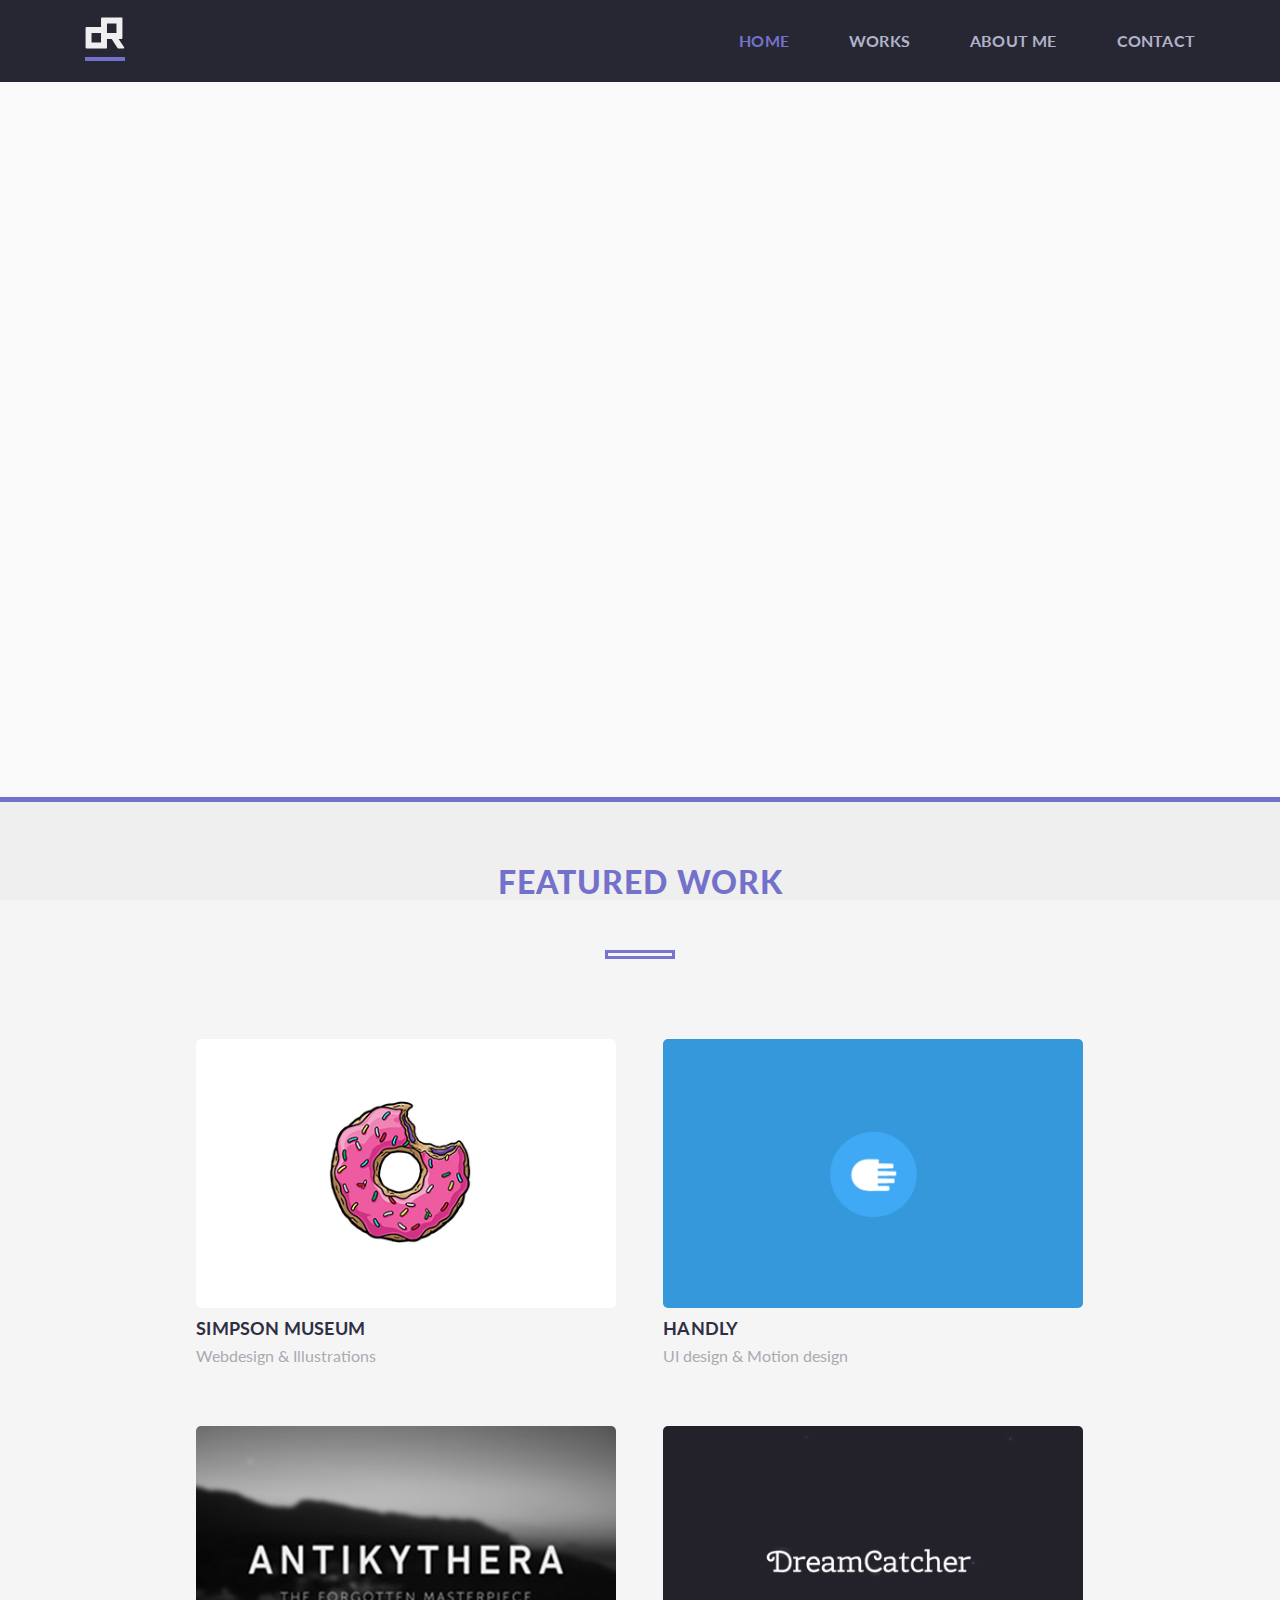
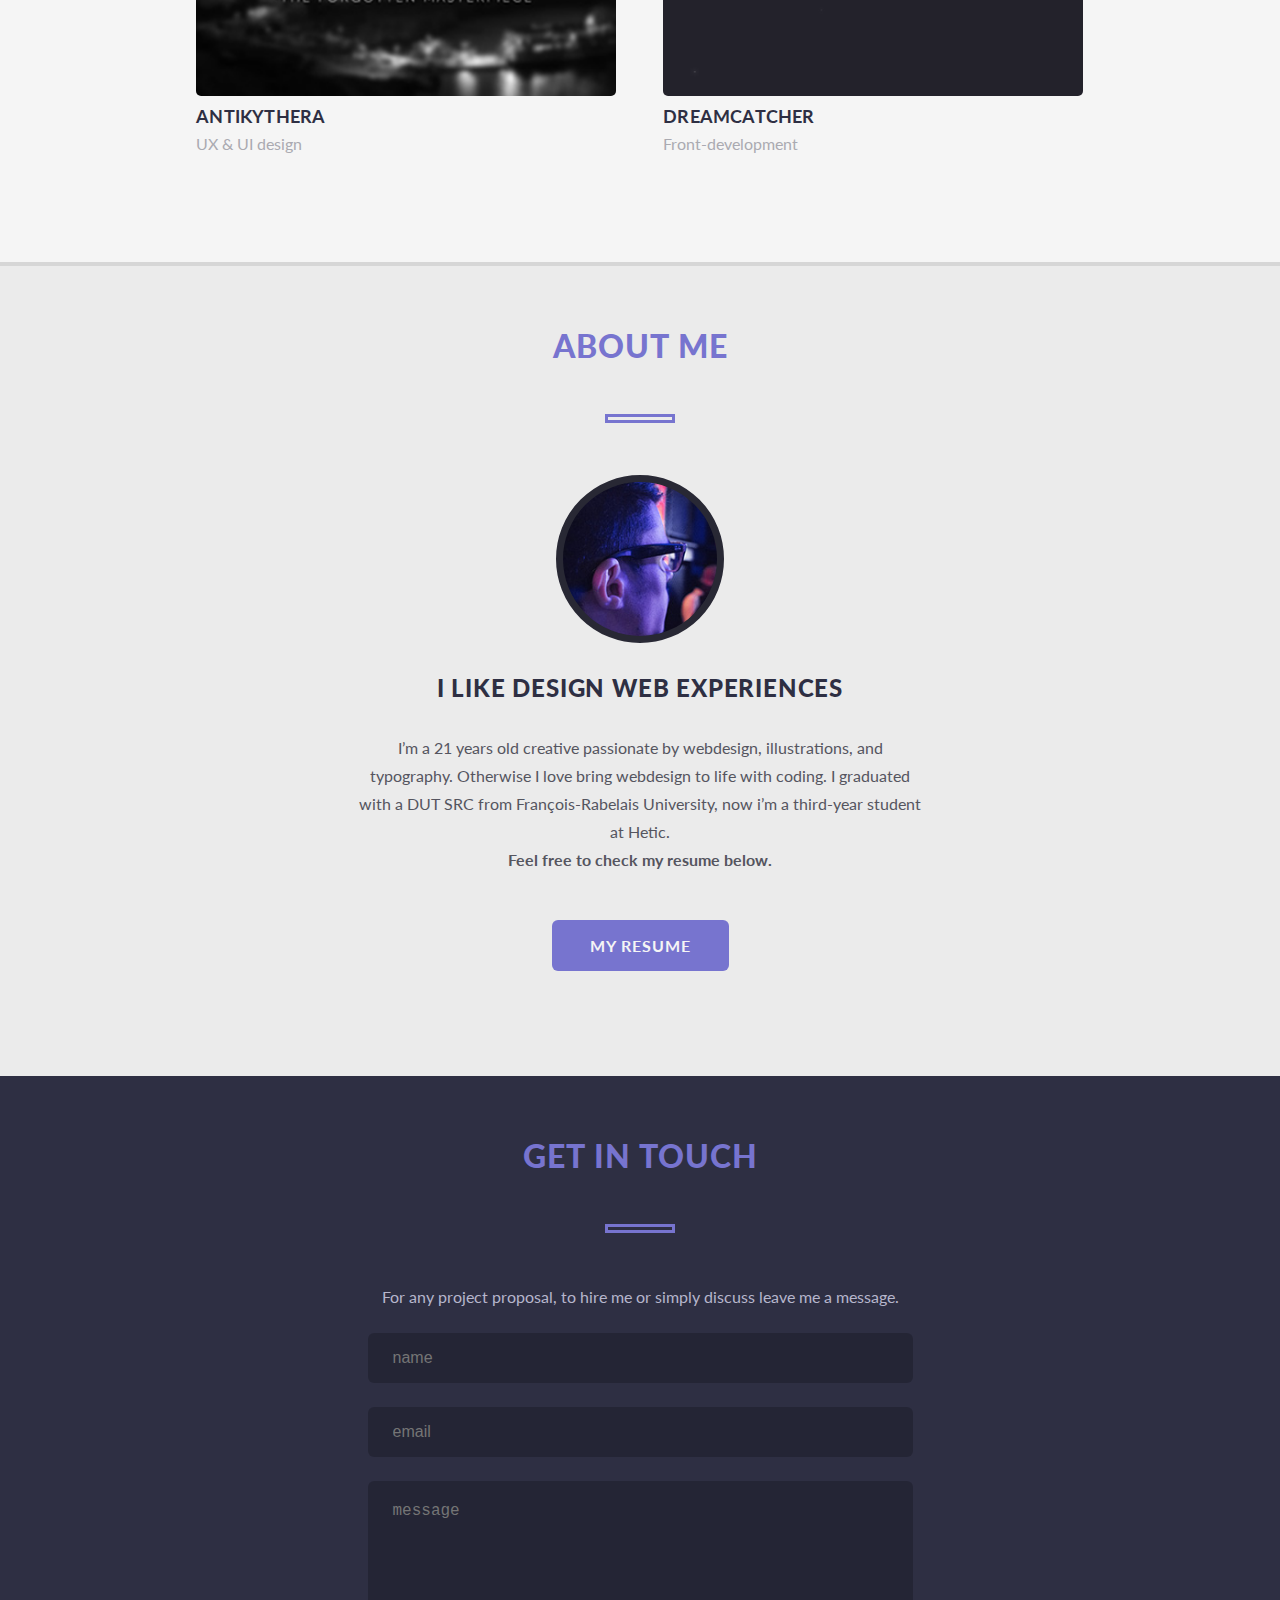
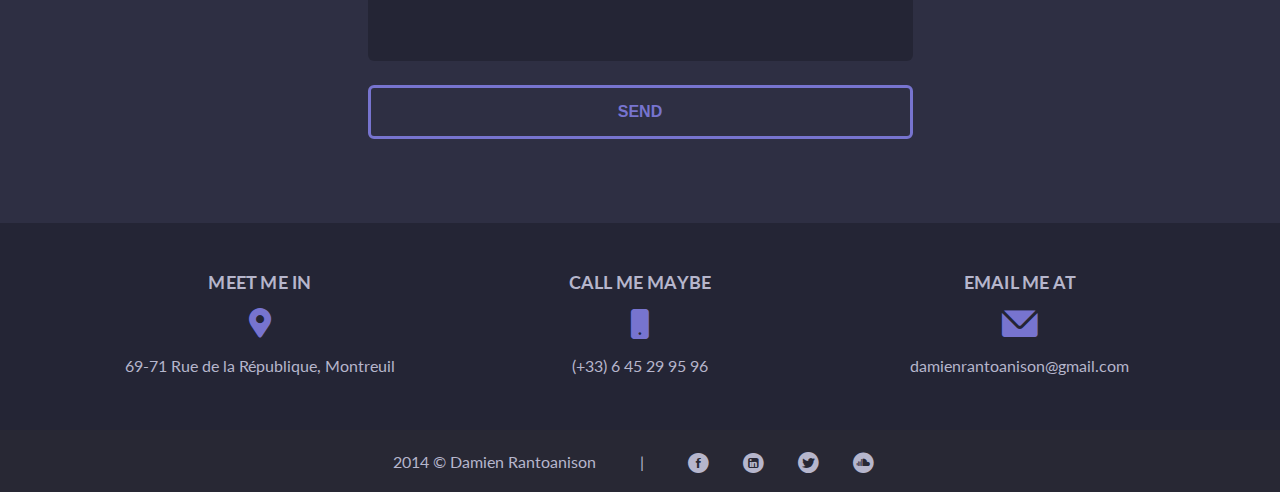
==== commit b67afd6d: "version stable: routes ok, anim ok, scroll ok, (work3 pas ok), bcp de css a faire" ====
--- a/index.html
+++ b/index.html
@@ -20,7 +20,7 @@
 		<header class="header">
 			<div class="row">
 				<div class="col-12">
-					<a href="../#home" class="header-logo"><img src="svg/logo.svg"></a>
+					<a href="#home" class="header-logo"><img src="svg/logo.svg"></a>
 					<nav>
 						<ul id="menu">
 							<li class="current menu-item"><a href="#home">Home</a></li>
@@ -64,15 +64,15 @@
 								<div class="thumb-caption"><h3>Simpson Museum</h3><p>Webdesign & Illustrations</p></div>
 							</li>
 							<li>
-								<div class="thumb-pic"><a href="../pages/handly.html"><img src="img/handly.png"></a></div>
+								<div class="thumb-pic"><a href="#home/handly"><img src="img/handly.png"></a></div>
 								<div class="thumb-caption"><h3>Handly</h3><p>UI design & Motion design </p></div>
 							</li>
 							<li>
-								<div class="thumb-pic"><a href="pages/antikythera.html"><img src="img/antikythera.png"></a></div>
+								<div class="thumb-pic"><a href="#home/handlyantikythera"><img src="img/antikythera.png"></a></div>
 								<div class="thumb-caption"><h3>Antikythera</h3><p>UX & UI design</p></div>
 							</li>
 							<li>
-								<div class="thumb-pic"><a href="../pages/dreamcatcher.html"><img src="img/dreamcatcher.png"></a></div>
+								<div class="thumb-pic"><a href="#home/dreamcatcher"><img src="img/dreamcatcher.png"></a></div>
 								<div class="thumb-caption"><h3>DreamCatcher</h3><p>Front-development</p></div>
 							</li>
 						</ul>
@@ -215,6 +215,222 @@
 				<a href="../#home" class="footer-back">back to works</a>
 			</div>
 		</section>  <!-- /section#work1 -->
+		<section id="work2" class="workpage">
+			<div class="case-cover handly">
+				<div class="row">
+					<div class="col-12">
+						<span class="date">Mars 2014</span> 
+						<span class="role">Role : Webdesign & Motion Design</span>
+					</div>
+				</div>
+			</div>
+
+			<section class="case-study">
+				<div class="row">
+					<div class="col-6">
+						<h2>Handly</h2>
+						<p>Handly is a concept design it has not been subsequently developed. The idea was to create an application that can bring people together and they can exchange expertise.</p>
+					</div>
+					<div class="col-6">
+						<h2>My role</h2>
+						<p>I worked on webdesign, the logo, some icons and a motion design. I wanted to create a simple service, friendly and intuitive that can be adapted to many users.</p>
+					</div>
+				</div>
+			</section>
+
+			<section class="case-carousel">
+				<div class="row">
+					<div class="col-12">
+						<div id="carousel" class="carousel-holder">
+							<img src="../img/handly-1.png" alt="" class="slide">
+							<img src="../img/handly-2.png" alt="" class="slide">
+							<img src="../img/handly-3.png" alt="" class="slide">
+						</div>
+					</div>
+				</div>
+			</section>
+
+			<section class="case-caption">
+				<div class="row">
+					<div class="col-12">
+						<h2>Share your skills</h2>
+						<p>Find the right person who can help you through the area of ​​expertise. 
+				   		   Send a request if you want to find an arrangement with that person. If your 
+				   		   request is accepted it's time to get in touch with her.</p>
+					</div>
+				</div>
+			</section>
+			
+			<section class="case-demilayout">
+				<div class="row">
+					<div class="col-6 half-l"><img src="../img/handly-logo.png" alt=""></div>
+					<div class="col-6 half-r">
+						<h2>The Logo</h2>
+						<p>I first draw various ideas and concepts on my sketchbook and then i go to the vector. I try to use simple shapes to make a hand and grid the logo to make it more consistent and recognizable.</p>
+					</div>
+				</div>
+			</section>
+
+			
+			<section class="case-pic2">
+				<img src="../img/handly-icons.jpg">
+			</section>
+			<section class="case-caption">
+				<h2>The Icons</h2>
+				<p>I also made several icons for this project and each represents the area of expertise.</p>
+			</section>
+			
+			<section class="case-video">
+				<div class="row">
+					<div class="col-12">
+						<a href="https://www.youtube.com/watch?v=oza-eoFIbRo&feature=youtu.be" class="wrap">
+							<img src="../img/handly-video.jpg">
+						</a>
+					</div>
+				</div>
+				
+			</section>
+
+			<section class="case-caption">
+				<h2>Motion Design</h2>
+				<p>During a week focused on motion design we had to design a motion of fifteen seconds explaining one of our project. I choose to do mine on Handly and simply explain the purpose of the app.</p>
+			</section>
+
+
+			<div class="footer-thanks">
+				<h1 class="case-title">Thanks for reading</h1>
+				<a href="../#home" class="footer-back">back to works</a>
+			</div>
+		</section>
+		<section id="work3" class="workpage">
+			<div class="case-cover antikythera"> 
+			<div class="row">
+				<div class="col-12">
+					<span class="date">December 2013</span> 
+					<button class="case-button"><a href="http://antikythera.fr/" target="_blank">Visit the website</a></button>
+					<span class="role">Role : UX & UI Design</span>
+				</div>
+			</div>
+		</div>
+
+		<section class="case-study">
+			<div class="row">
+				<div class="col-6">
+					<h2>Antikythera</h2>
+					<p>From the brief we had to think a web solution according to a specific topic . Our topic was Masterpiece and we decided to tell the story of an old mecanism made by Archimède in -87 BC.</p>
+				</div>
+				<div class="col-6">
+					<h2>My role</h2>
+					<p>On this project I worked on the UI / UX design. I wanted to create an immersive experience in fullscreen with a simple naviguation and a minimalist User Interface.</p>
+				</div>
+			</div>
+		</section>
+
+		<section class="case-carousel">
+			<div class="row">
+				<div class="col-12">
+					<div id="carousel" class="carousel-holder">
+						<img src="../img/antikythera-1.png" alt="" class="slide">
+						<img src="../img/antikythera-2.png" alt="" class="slide">
+						<img src="../img/antikythera-3.png" alt="" class="slide">
+					</div>
+				</div>
+			</div>
+		</section>
+
+		<section class="case-caption">
+			<div class="row">
+					<div class="col-12">
+						<h2>Immerse yourself into the story</h2>
+						<p>To create a true experience we incorporate visual and sonor effects. Thanks to the timeline you can navigate between each section and trace the story of this unique and misunderstood object in this time.</p>
+					</div>
+				</div>
+			</section>
+
+			<section class="case-pic mecanism"></section>
+			<section class="case-caption">
+				<h2>See the mecanism</h2>
+				<p>To better understand the mechanism we wanted to have a part of the website dedicated to it. In this section you can see the whole mecanism animated with each gear rotating. </p>
+			</section>
+			<section class="case-pic share"></section>
+
+			<section class="case-caption">
+
+				<h2>Share what you've learned</h2>
+				<p>Once your trips ends share your experience on the social networks for other people learn more about it . Even today we can’t measure the impact of this piece if it hadn’t been lost.</p>
+			</section>
+			
+			<div class="footer-credits">
+				<strong>Credits to</strong><br/>
+				<a href="http://www.antoinevidal.fr/" target="_blank">Antoine Vidal</a>, <a href="http://www.doriancamilleri.fr/" target="_blank">Dorian Camilleri</a>, <a href="http://fr.linkedin.com/pub/dany-graells/87/924/109" target="_blank">Dany Graells</a>, <a href="http://www.douglasandres.com/" target="_blank">Douglas Andrès</a> and <a href="http://menutmathieu.fr/" target="_blank">Mathieu Menut</a>
+			</div>
+
+			<div class="footer-thanks">
+				<h1 class="case-title">Thanks for reading</h1>
+				<a href="../#home" class="footer-back">back to works</a>
+			</div>
+		</section>
+		<section id="work4" class="workpage">
+			<div class="case-cover dreamcatcher"> 
+				<div class="row">
+					<div class="col-12">
+						<span class="date">October 2013</span> 
+						<button class="case-button"><a href="http://anthonyroux.com/dreamcatcher/" target="_blank">Visit the website</a></button>
+						<span class="role">Role : Front-developer</span>
+					</div>
+				</div>
+			</div>
+
+			<section class="case-study">
+				<div class="row">
+					<div class="col-6">
+						<h2>Dreamcatcher</h2>
+						<p>During two weeks centered on the WordPress development we had to create a VDM like. We think about creating a plateform where everyone can come and post his dream.</p>
+					</div>
+					<div class="col-6">
+						<h2>My role</h2>
+						<p>On this project I was involved in developing the template for the single view of a dream posted.</p>
+					</div>
+				</div>
+			</section>
+
+			<section class="case-carousel">
+				<div class="row">
+					<div class="col-12">
+						<div id="carousel" class="carousel-holder">
+							<img src="../img/dreamcatcher-1.png" alt="dreamcatcher feed" class="slide">
+							<img src="../img/dreamcatcher-2.png" alt="dreamcatcher single view" class="slide">
+							<img src="../img/dreamcatcher-3.png" alt="dreamcatcher post" class="slide">
+						</div>
+					</div>
+				</div>
+			</section>
+
+			<section class="case-caption">
+				<div class="row">
+					<div class="col-12">
+						<h2>Post your weirdest dream</h2>
+						<p>Your dream last night was really weird. Post it in one of the eight categories and see if users think it's a dream or a nightmare. Maybe your dream will rise in the top best dreams or nightmares.</p>
+					</div>
+				</div>
+			</section>
+
+			<section class="case-pic voice"></section>
+			<section class="case-caption">
+				<h2>Record your dreams orally</h2>
+				<p>Thanks to an awesome plugin we have obtained a phone number that people can call and record their dreams orally. Then we can listen the recorded audio track.</p>
+			</section>
+			
+			<div class="footer-credits">
+				<strong>Credits to</strong><br/>
+				<a href="http://laureboutmy.com/" target="_blank">Laure Boutmy</a>, <a href="http://julienperriere.com/" target="_blank">Julien Perrière</a>, <a href="https://www.facebook.com/anthonyroux/" target="_blank">Anthony Roux</a>, <a href="http://fr.linkedin.com/in/audreychauprade" target="_blank">Audrey Chauprade</a> and <a href="http://fr.linkedin.com/pub/margot-bottet/63/266/5a2" target="_blank"> Margot Bottet</a>
+			</div>
+
+			<div class="footer-thanks">
+				<h1 class="case-title">Thanks for reading</h1>
+				<a href="../#home" class="footer-back">back to works</a>
+			</div>
+		</section>
 	</body>
 	<!--<script src="js/jquery.nav.js"></script>-->
 	<script src="js/tweenmax.js"></script>
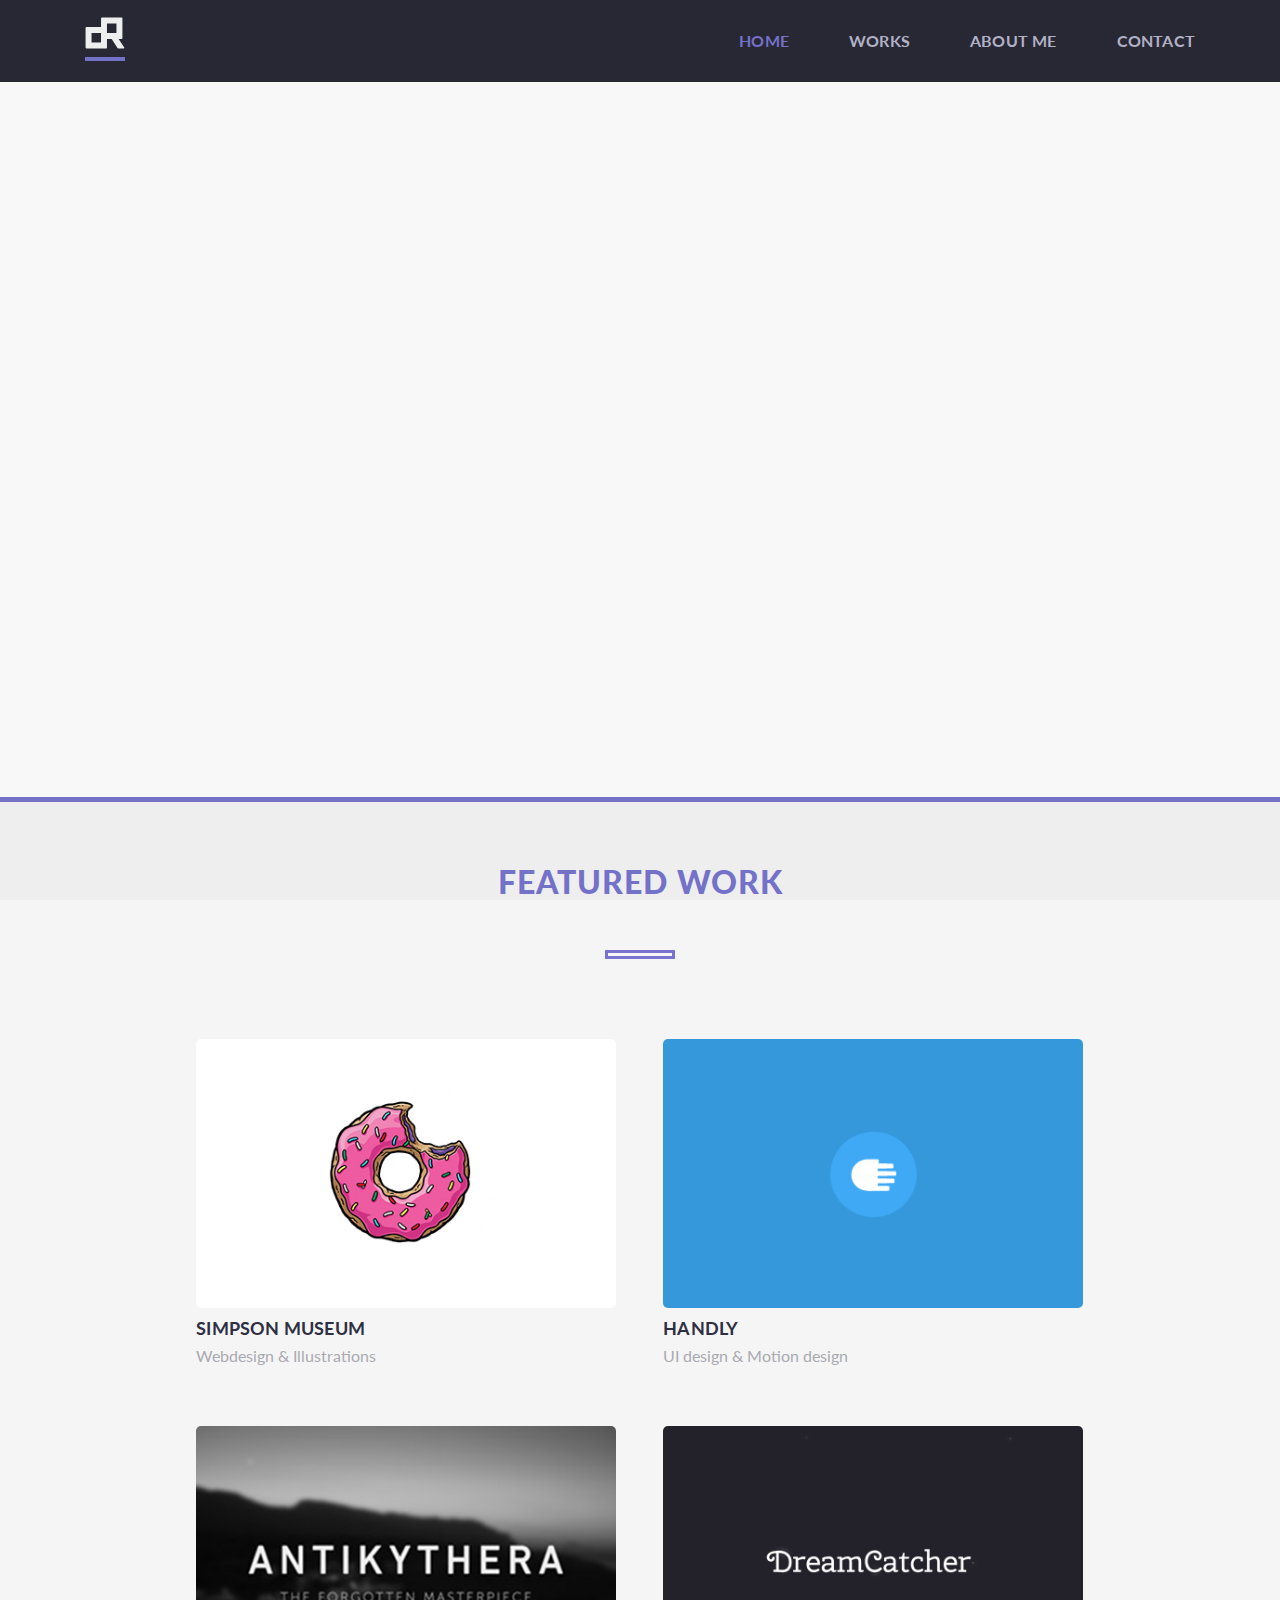
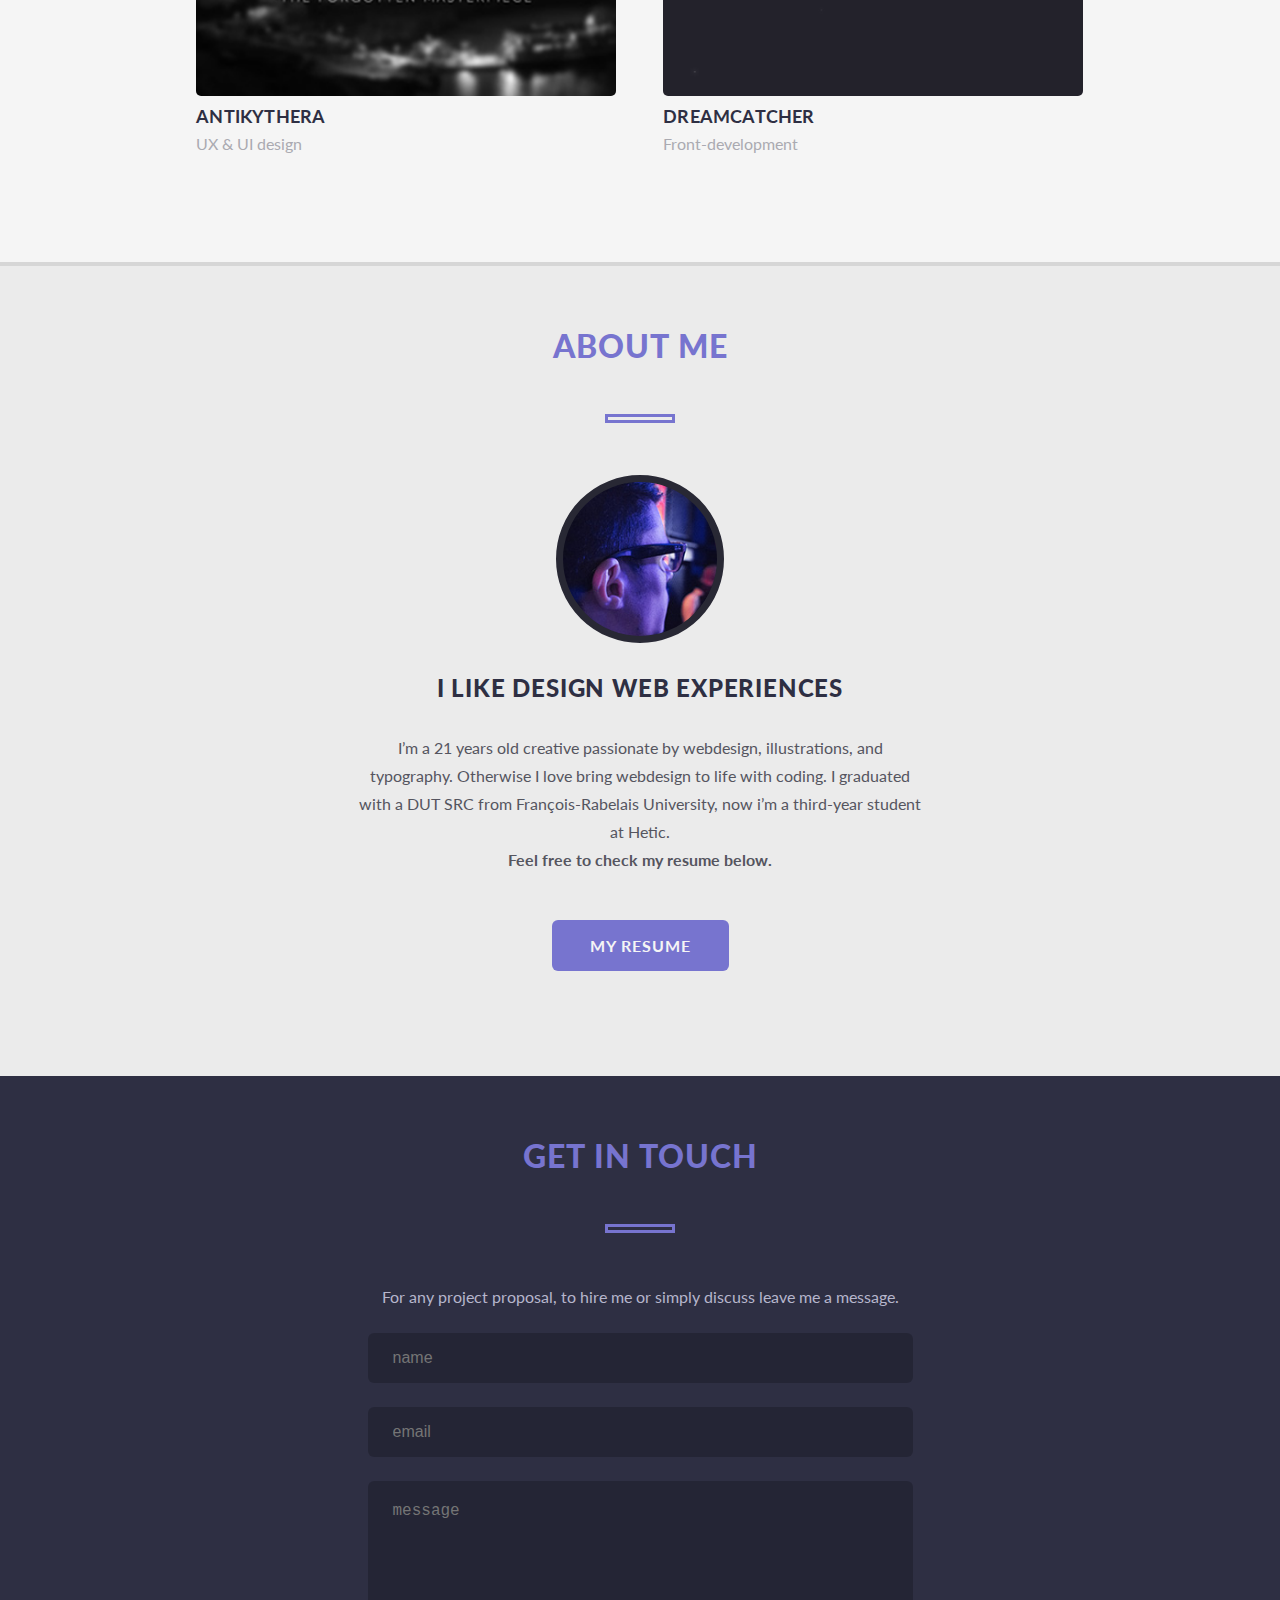
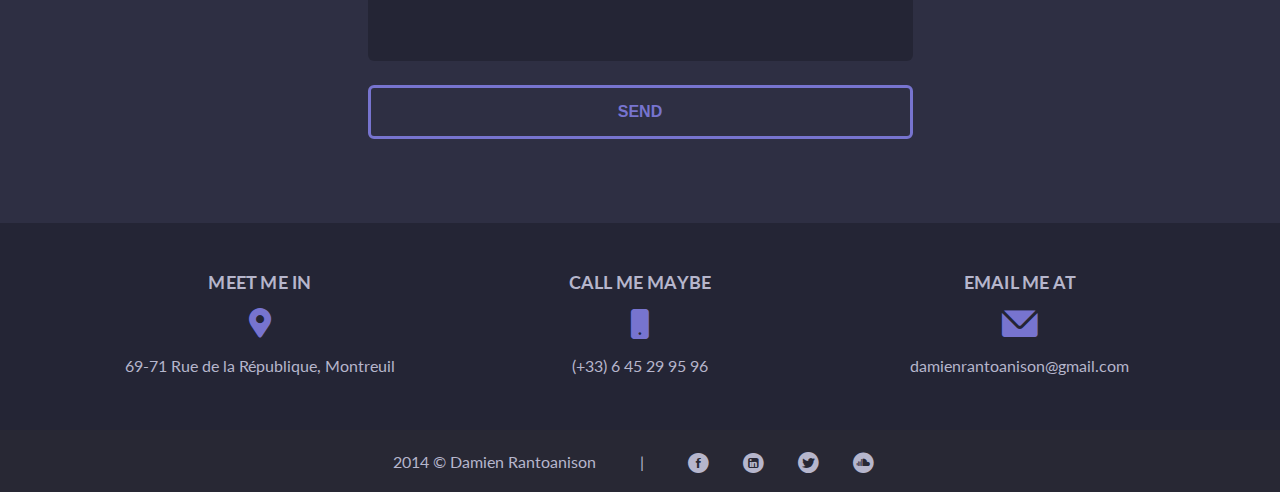
==== commit 9f066cd6: "un peu plus clean" ====
--- a/index.html
+++ b/index.html
@@ -214,7 +214,8 @@
 				<h1 class="case-title">Thanks for reading</h1>
 				<a href="../#home" class="footer-back">back to works</a>
 			</div>
-		</section>  <!-- /section#work1 -->
+		</section> <!-- /section#work1 -->
+
 		<section id="work2" class="workpage">
 			<div class="case-cover handly">
 				<div class="row">
@@ -301,45 +302,47 @@
 				<h1 class="case-title">Thanks for reading</h1>
 				<a href="../#home" class="footer-back">back to works</a>
 			</div>
-		</section>
+		</section> <!-- /section#work2 -->
+
+
 		<section id="work3" class="workpage">
 			<div class="case-cover antikythera"> 
-			<div class="row">
-				<div class="col-12">
-					<span class="date">December 2013</span> 
-					<button class="case-button"><a href="http://antikythera.fr/" target="_blank">Visit the website</a></button>
-					<span class="role">Role : UX & UI Design</span>
-				</div>
-			</div>
-		</div>
-
-		<section class="case-study">
-			<div class="row">
-				<div class="col-6">
-					<h2>Antikythera</h2>
-					<p>From the brief we had to think a web solution according to a specific topic . Our topic was Masterpiece and we decided to tell the story of an old mecanism made by Archimède in -87 BC.</p>
-				</div>
-				<div class="col-6">
-					<h2>My role</h2>
-					<p>On this project I worked on the UI / UX design. I wanted to create an immersive experience in fullscreen with a simple naviguation and a minimalist User Interface.</p>
-				</div>
-			</div>
-		</section>
-
-		<section class="case-carousel">
-			<div class="row">
-				<div class="col-12">
-					<div id="carousel" class="carousel-holder">
-						<img src="../img/antikythera-1.png" alt="" class="slide">
-						<img src="../img/antikythera-2.png" alt="" class="slide">
-						<img src="../img/antikythera-3.png" alt="" class="slide">
-					</div>
-				</div>
-			</div>
-		</section>
-
-		<section class="case-caption">
-			<div class="row">
+				<div class="row">
+					<div class="col-12">
+						<span class="date">December 2013</span> 
+						<button class="case-button"><a href="http://antikythera.fr/" target="_blank">Visit the website</a></button>
+						<span class="role">Role : UX & UI Design</span>
+					</div>
+				</div>
+			</div>
+
+			<section class="case-study">
+				<div class="row">
+					<div class="col-6">
+						<h2>Antikythera</h2>
+						<p>From the brief we had to think a web solution according to a specific topic . Our topic was Masterpiece and we decided to tell the story of an old mecanism made by Archimède in -87 BC.</p>
+					</div>
+					<div class="col-6">
+						<h2>My role</h2>
+						<p>On this project I worked on the UI / UX design. I wanted to create an immersive experience in fullscreen with a simple naviguation and a minimalist User Interface.</p>
+					</div>
+				</div>
+			</section>
+
+			<section class="case-carousel">
+				<div class="row">
+					<div class="col-12">
+						<div id="carousel" class="carousel-holder">
+							<img src="../img/antikythera-1.png" alt="" class="slide">
+							<img src="../img/antikythera-2.png" alt="" class="slide">
+							<img src="../img/antikythera-3.png" alt="" class="slide">
+						</div>
+					</div>
+				</div>
+			</section>
+
+			<section class="case-caption">
+				<div class="row">
 					<div class="col-12">
 						<h2>Immerse yourself into the story</h2>
 						<p>To create a true experience we incorporate visual and sonor effects. Thanks to the timeline you can navigate between each section and trace the story of this unique and misunderstood object in this time.</p>
@@ -369,7 +372,9 @@
 				<h1 class="case-title">Thanks for reading</h1>
 				<a href="../#home" class="footer-back">back to works</a>
 			</div>
-		</section>
+		</section> <!-- /section#work3 -->
+
+
 		<section id="work4" class="workpage">
 			<div class="case-cover dreamcatcher"> 
 				<div class="row">
@@ -430,7 +435,8 @@
 				<h1 class="case-title">Thanks for reading</h1>
 				<a href="../#home" class="footer-back">back to works</a>
 			</div>
-		</section>
+		</section> <!-- /section#work4 -->
+
 	</body>
 	<!--<script src="js/jquery.nav.js"></script>-->
 	<script src="js/tweenmax.js"></script>
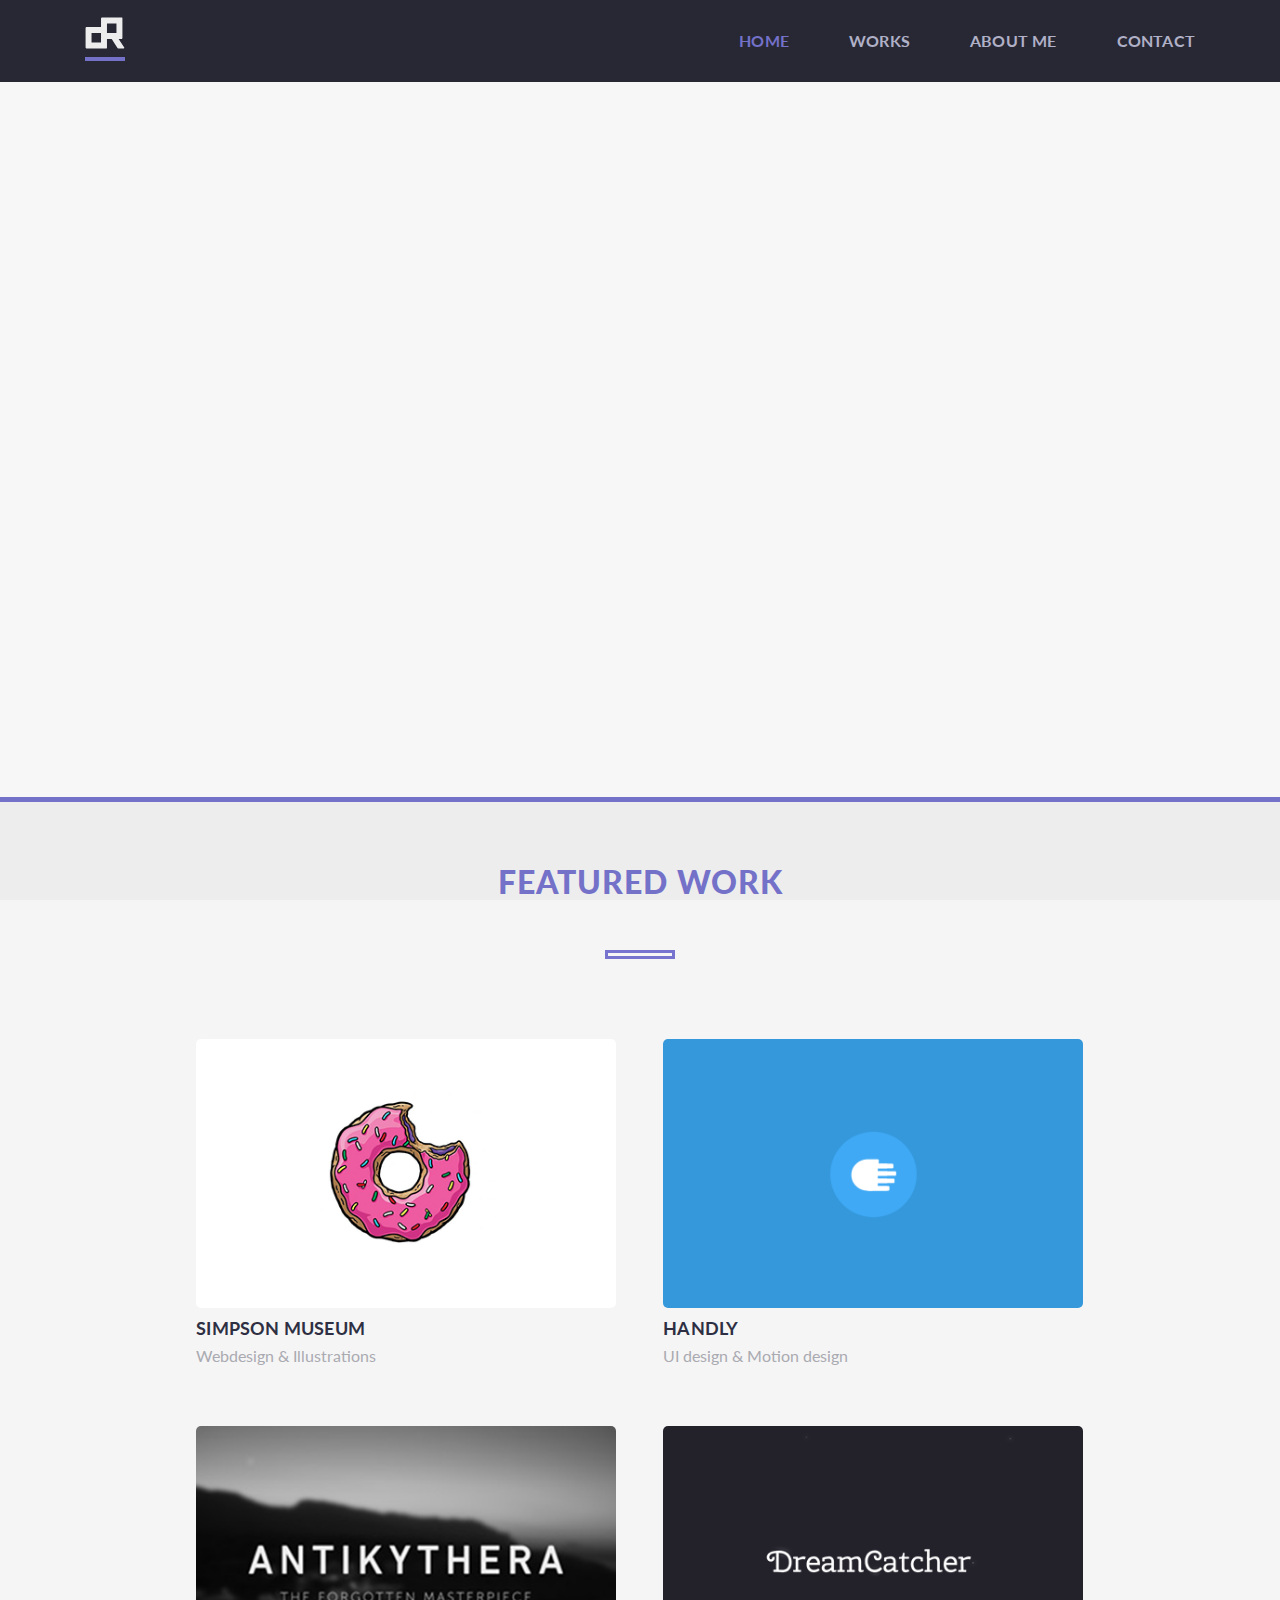
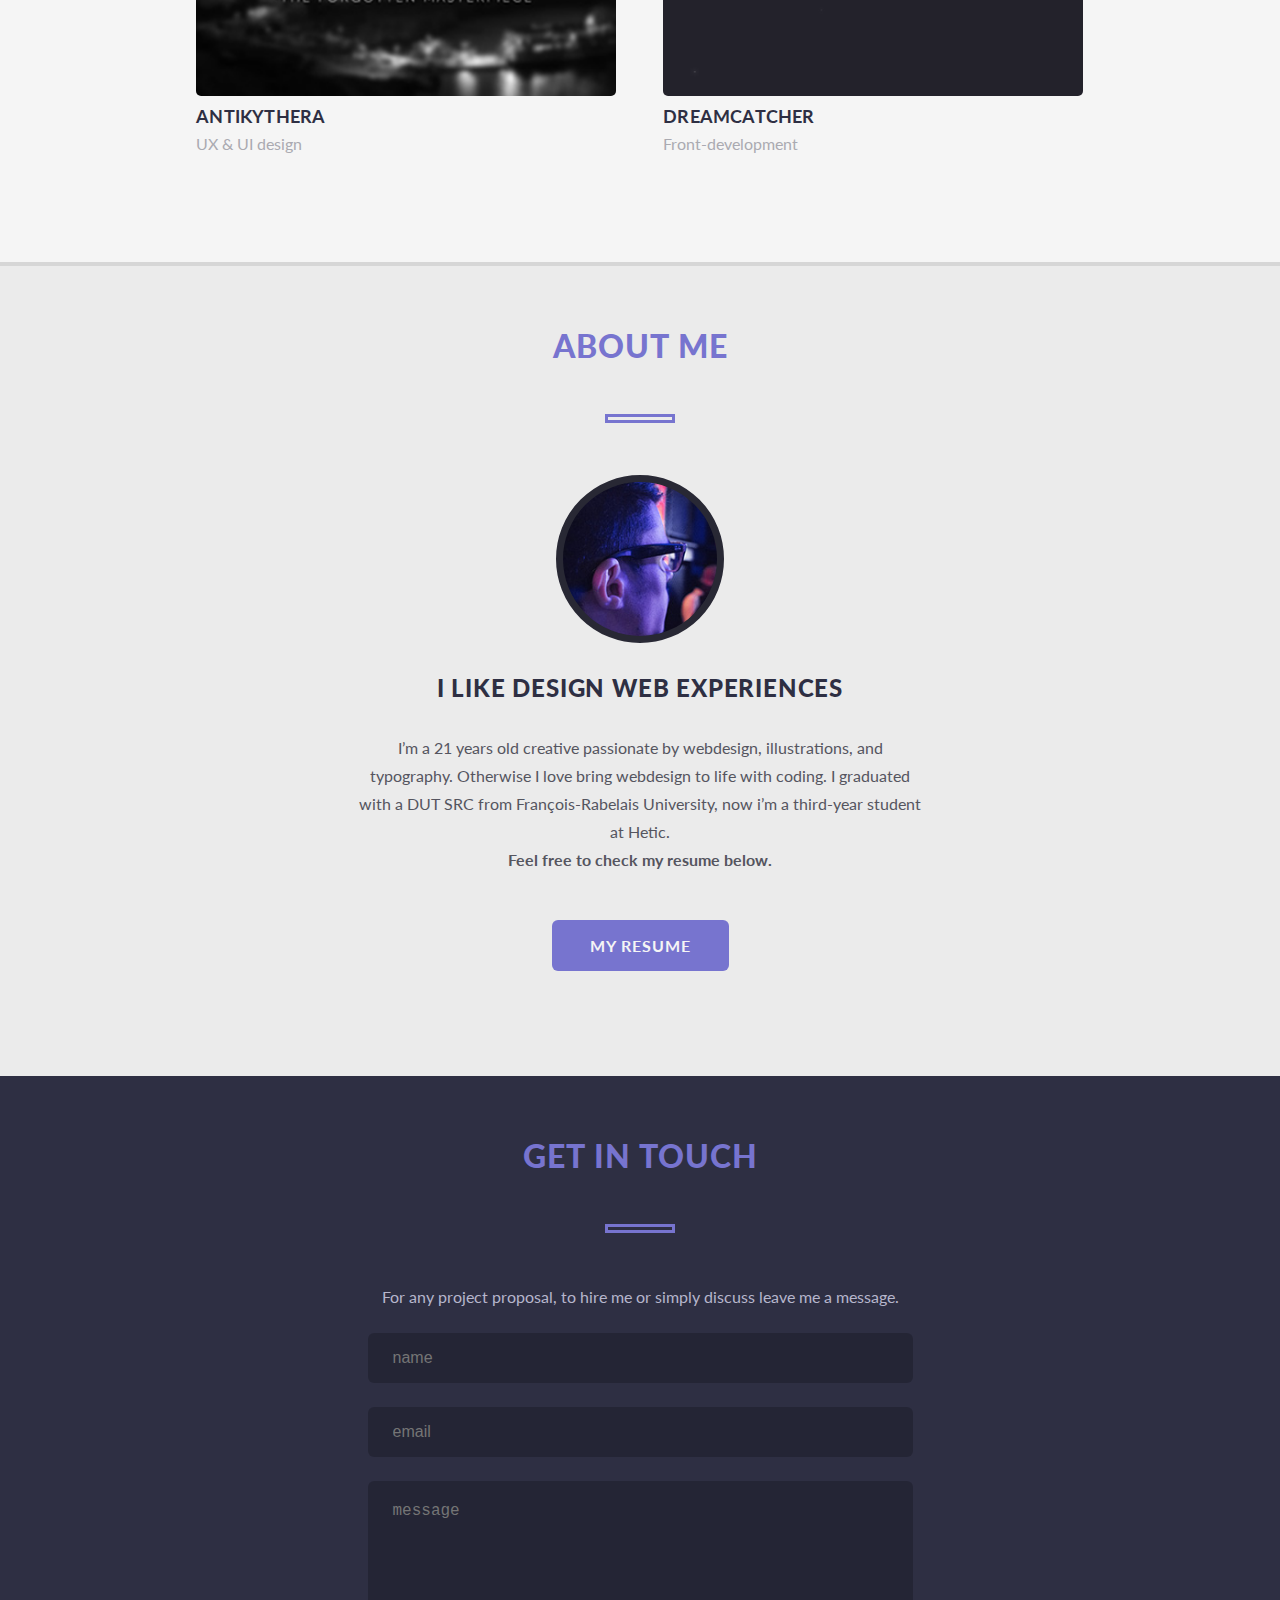
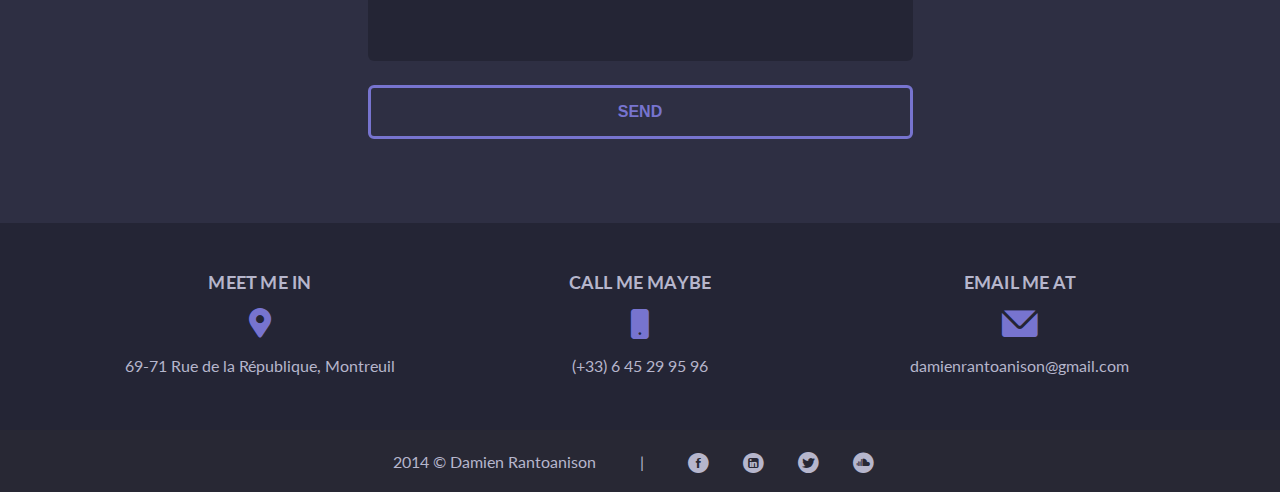
==== commit f254e995: "navigation ok" ====
--- a/index.html
+++ b/index.html
@@ -438,14 +438,14 @@
 		</section> <!-- /section#work4 -->
 
 	</body>
-	<!--<script src="js/jquery.nav.js"></script>-->
+	<script src="js/jquery.nav.js"></script>
 	<script src="js/tweenmax.js"></script>
 	<script src="js/jquery.roundabout.js"></script>
 	<script src="js/scripts.js"></script>
-	<!--<script src="js/jquery.scrollTo.js"></script>-->
+	<script src="js/jquery.scrollTo.js"></script>
 	<script>
-		// $(document).ready(function(){
-		// 	$('#menu').onePageNav();
-		// });
+		$(document).ready(function(){
+			$('#menu').onePageNav();
+		});
 	</script>
 </html>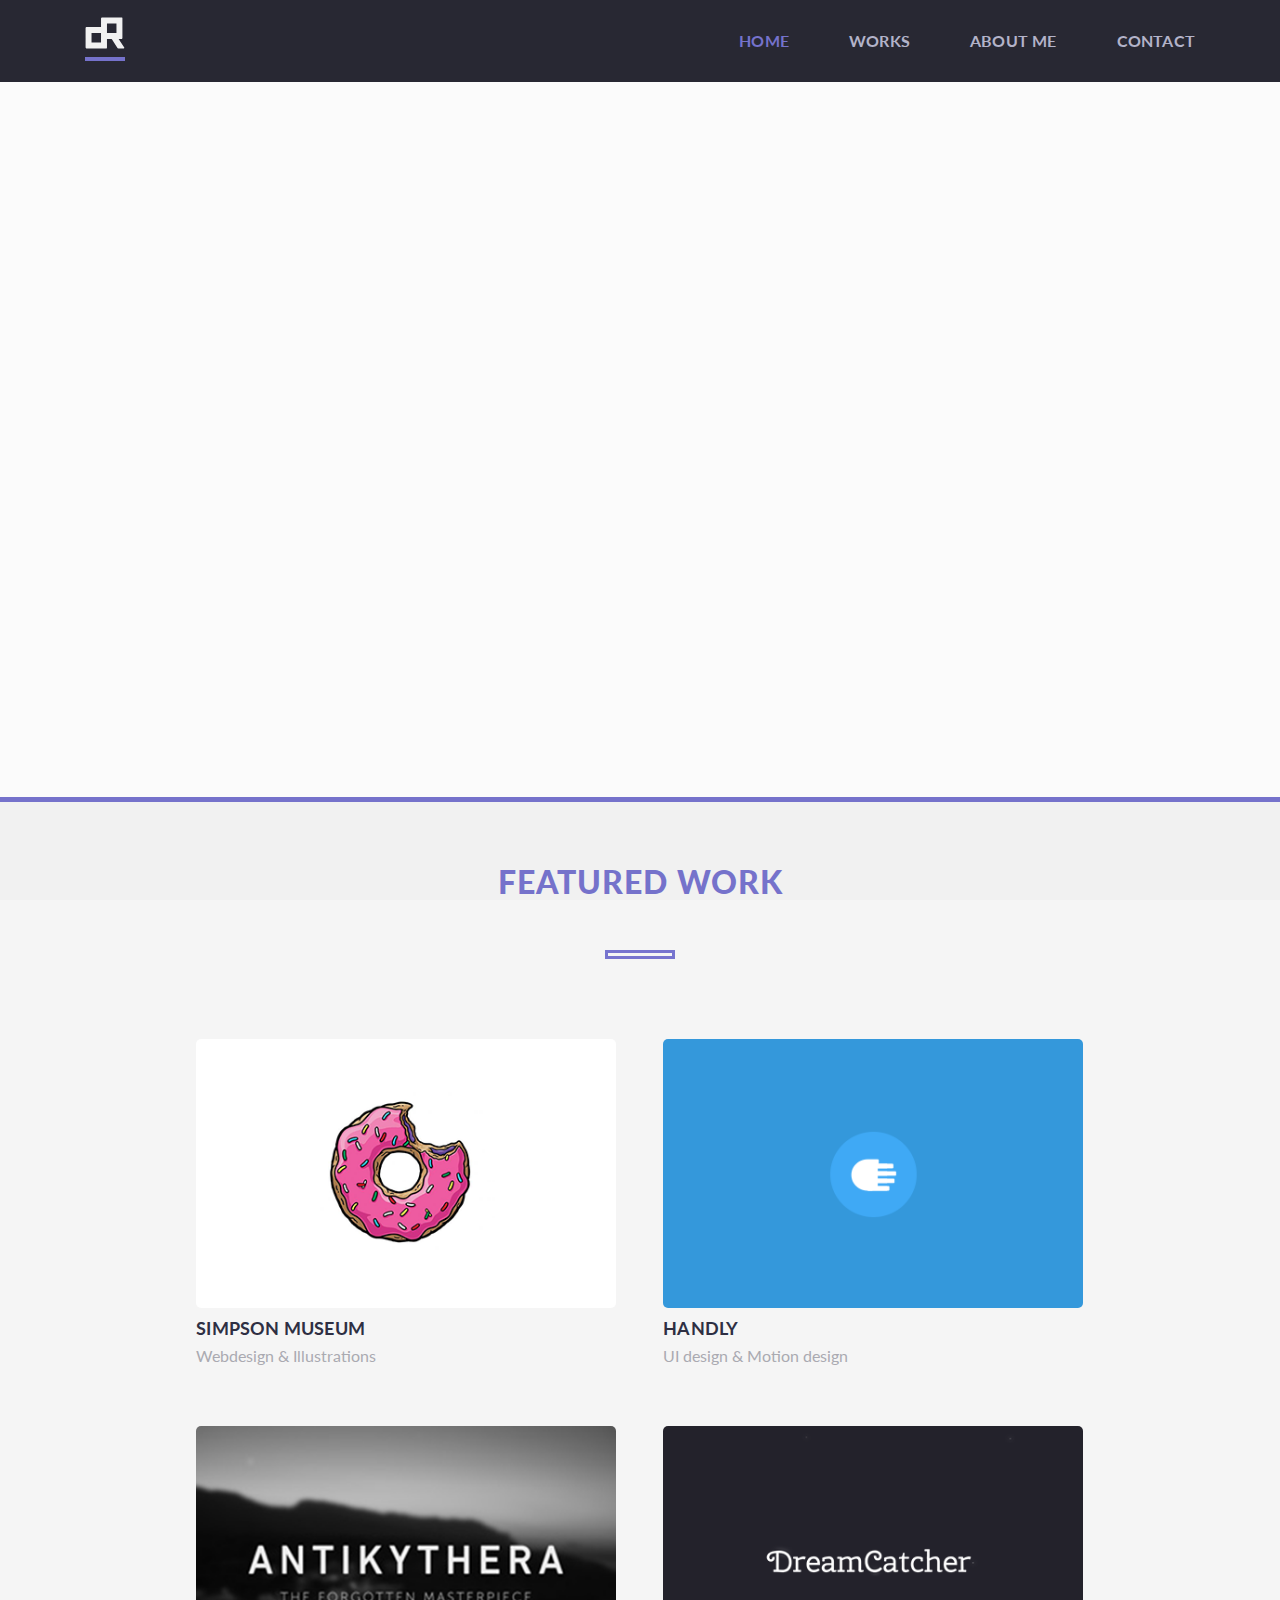
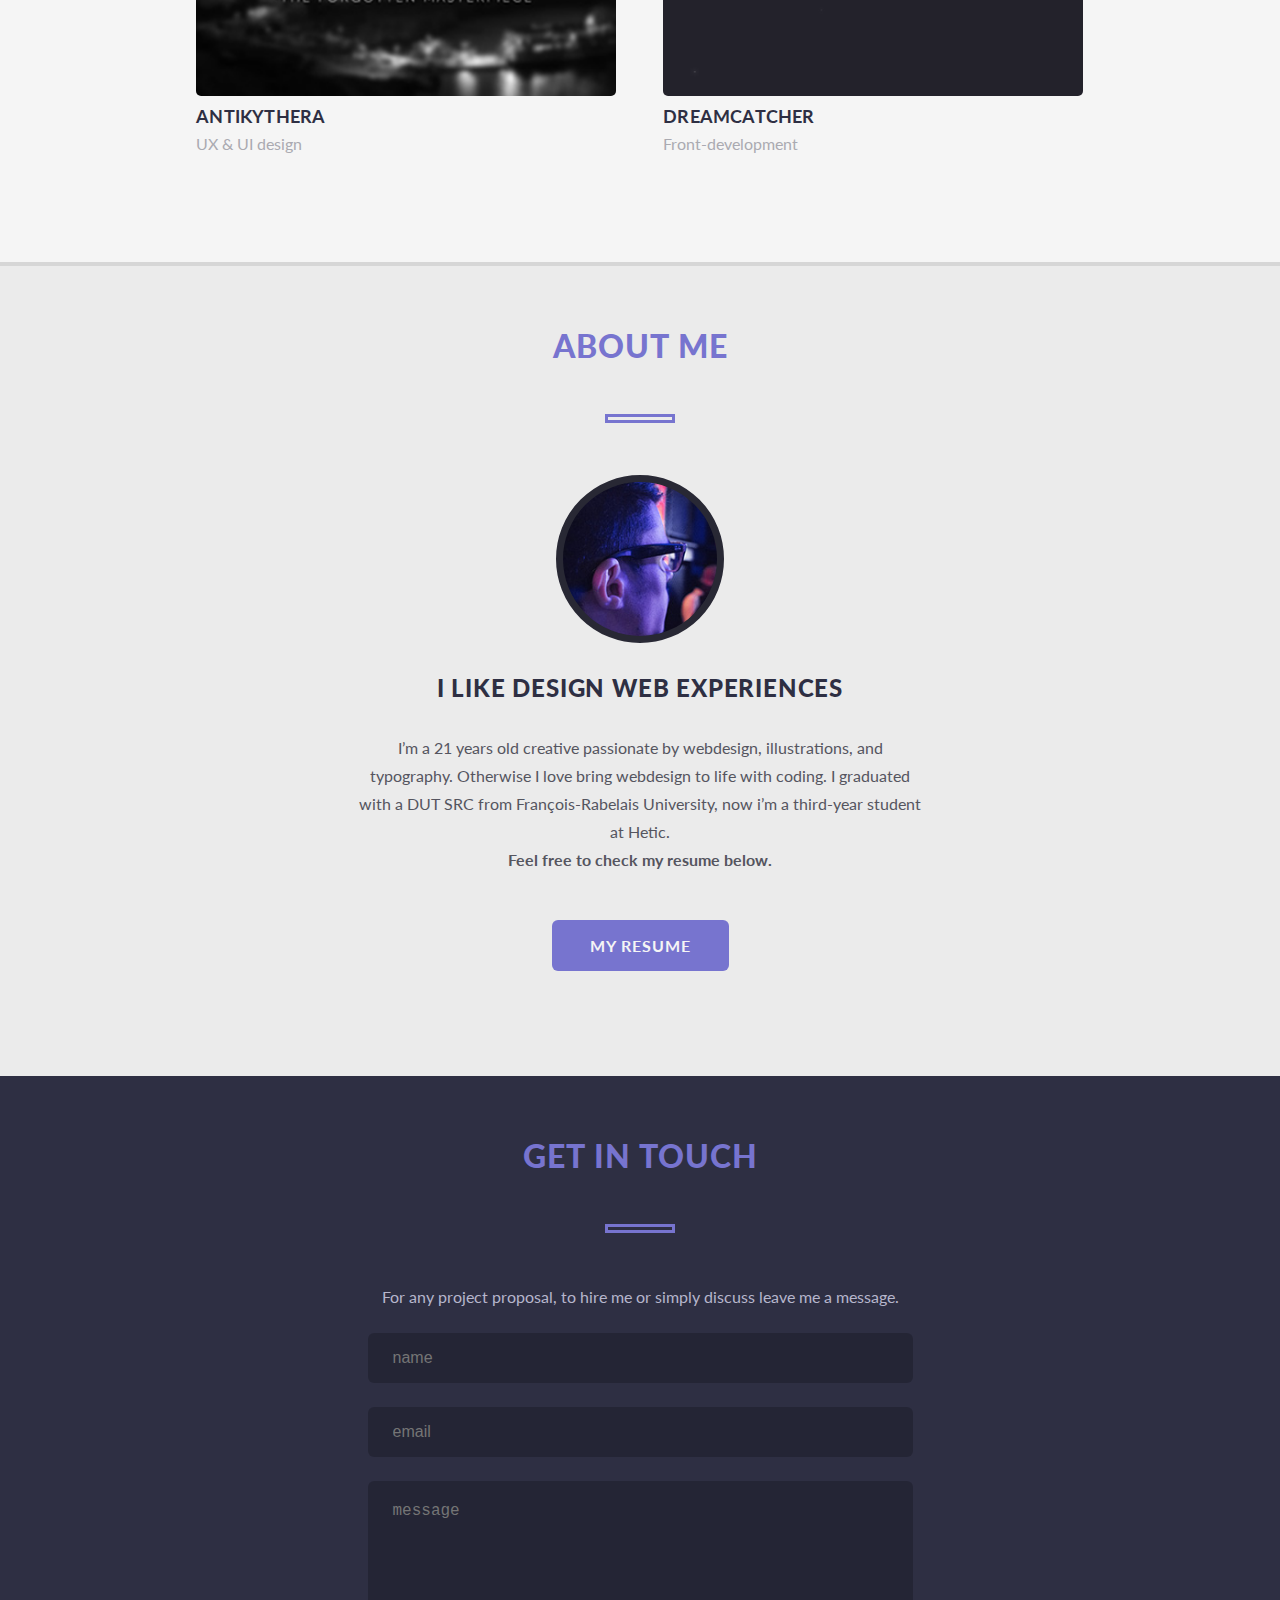
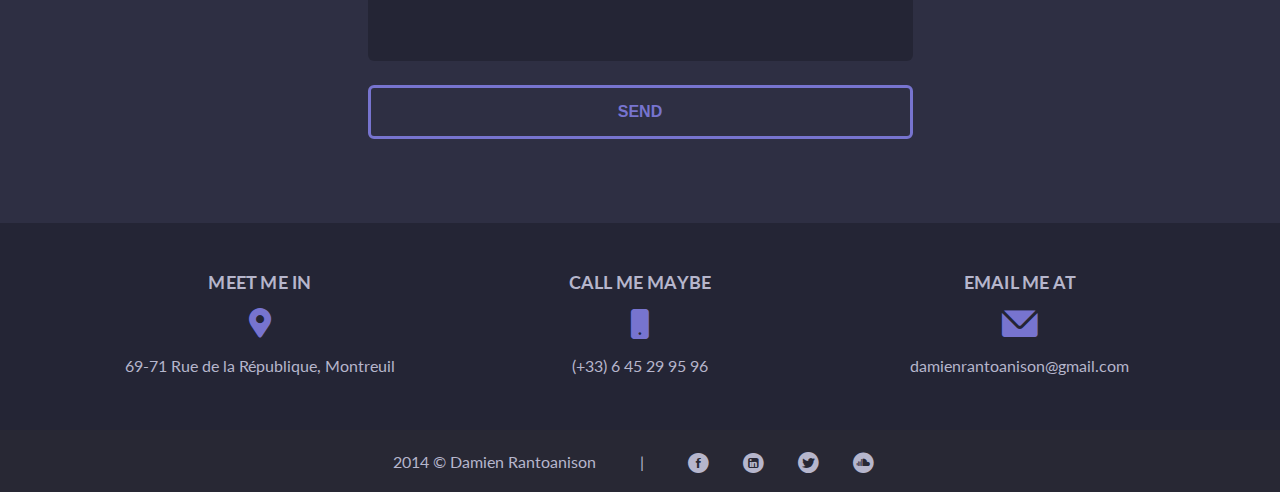
==== commit 8a4e41e5: "small fix" ====
--- a/index.html
+++ b/index.html
@@ -443,9 +443,5 @@
 	<script src="js/jquery.roundabout.js"></script>
 	<script src="js/scripts.js"></script>
 	<script src="js/jquery.scrollTo.js"></script>
-	<script>
-		$(document).ready(function(){
-			$('#menu').onePageNav();
-		});
-	</script>
+
 </html>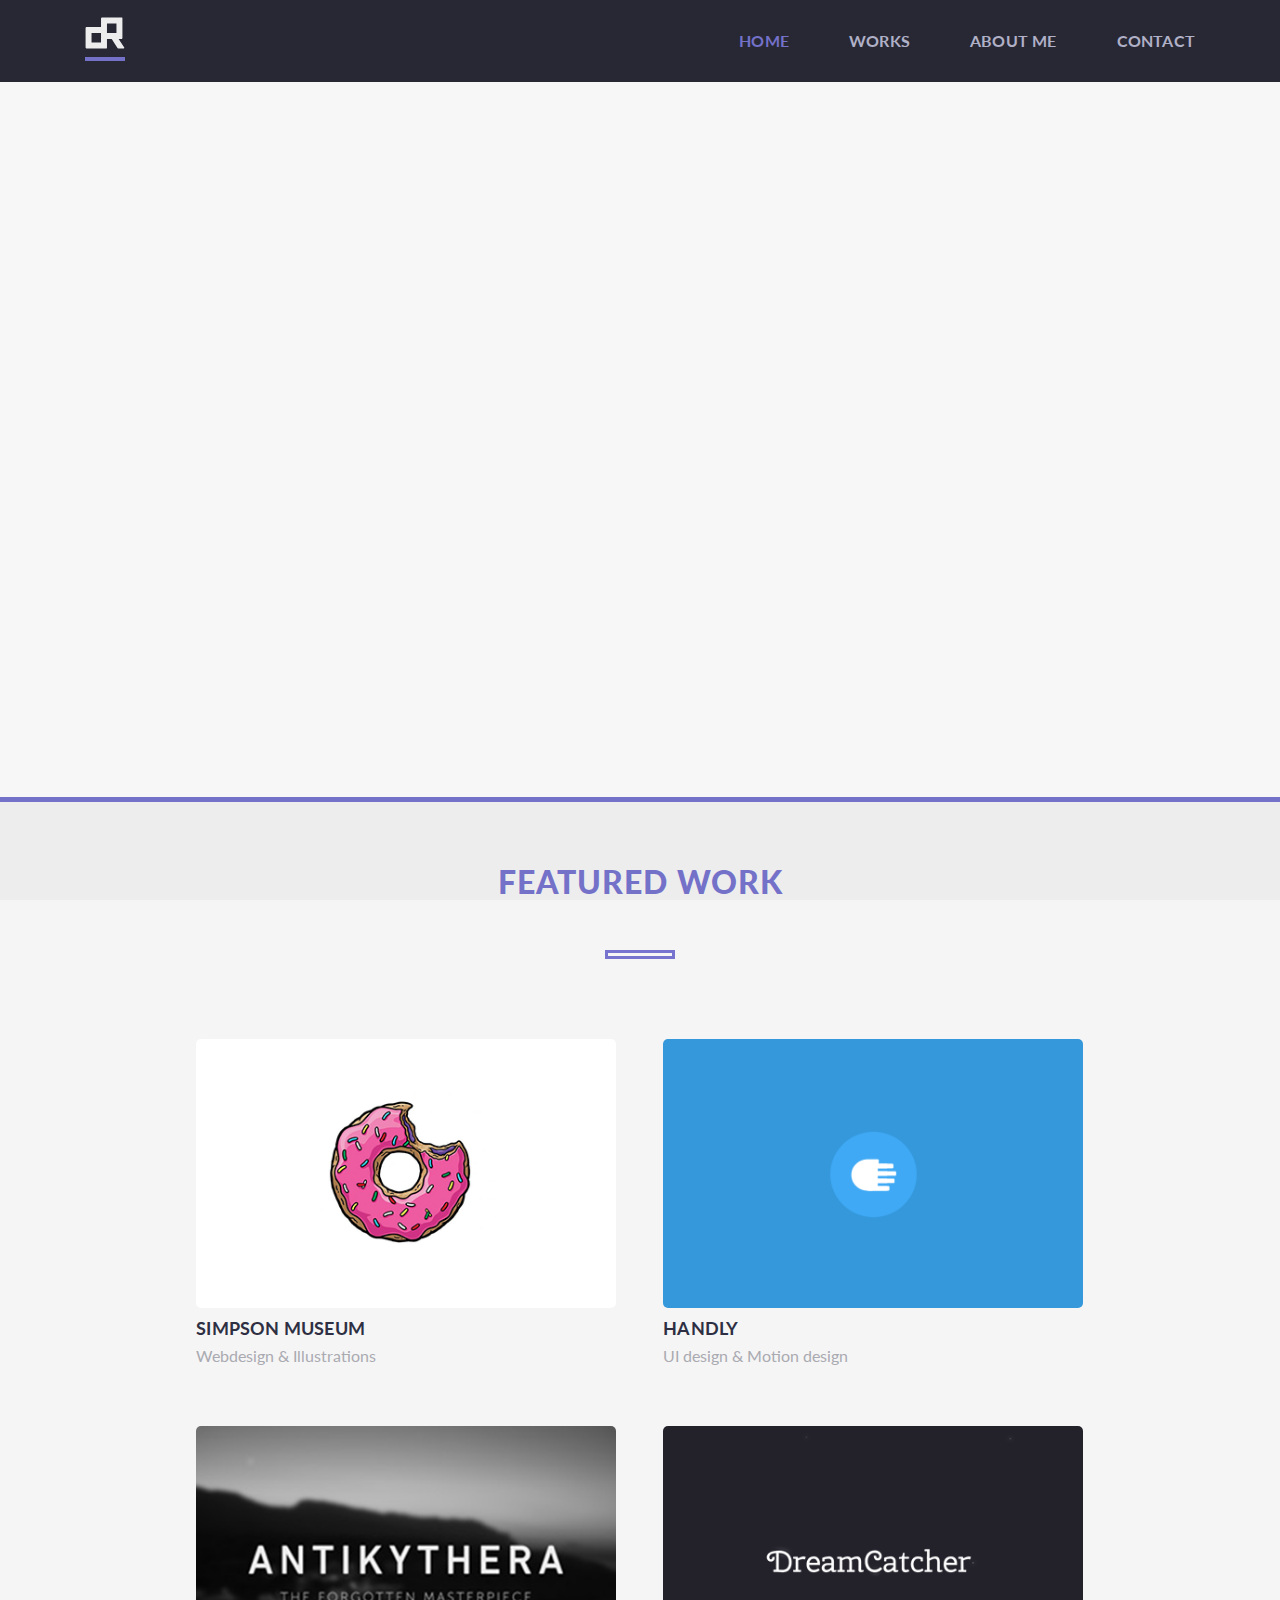
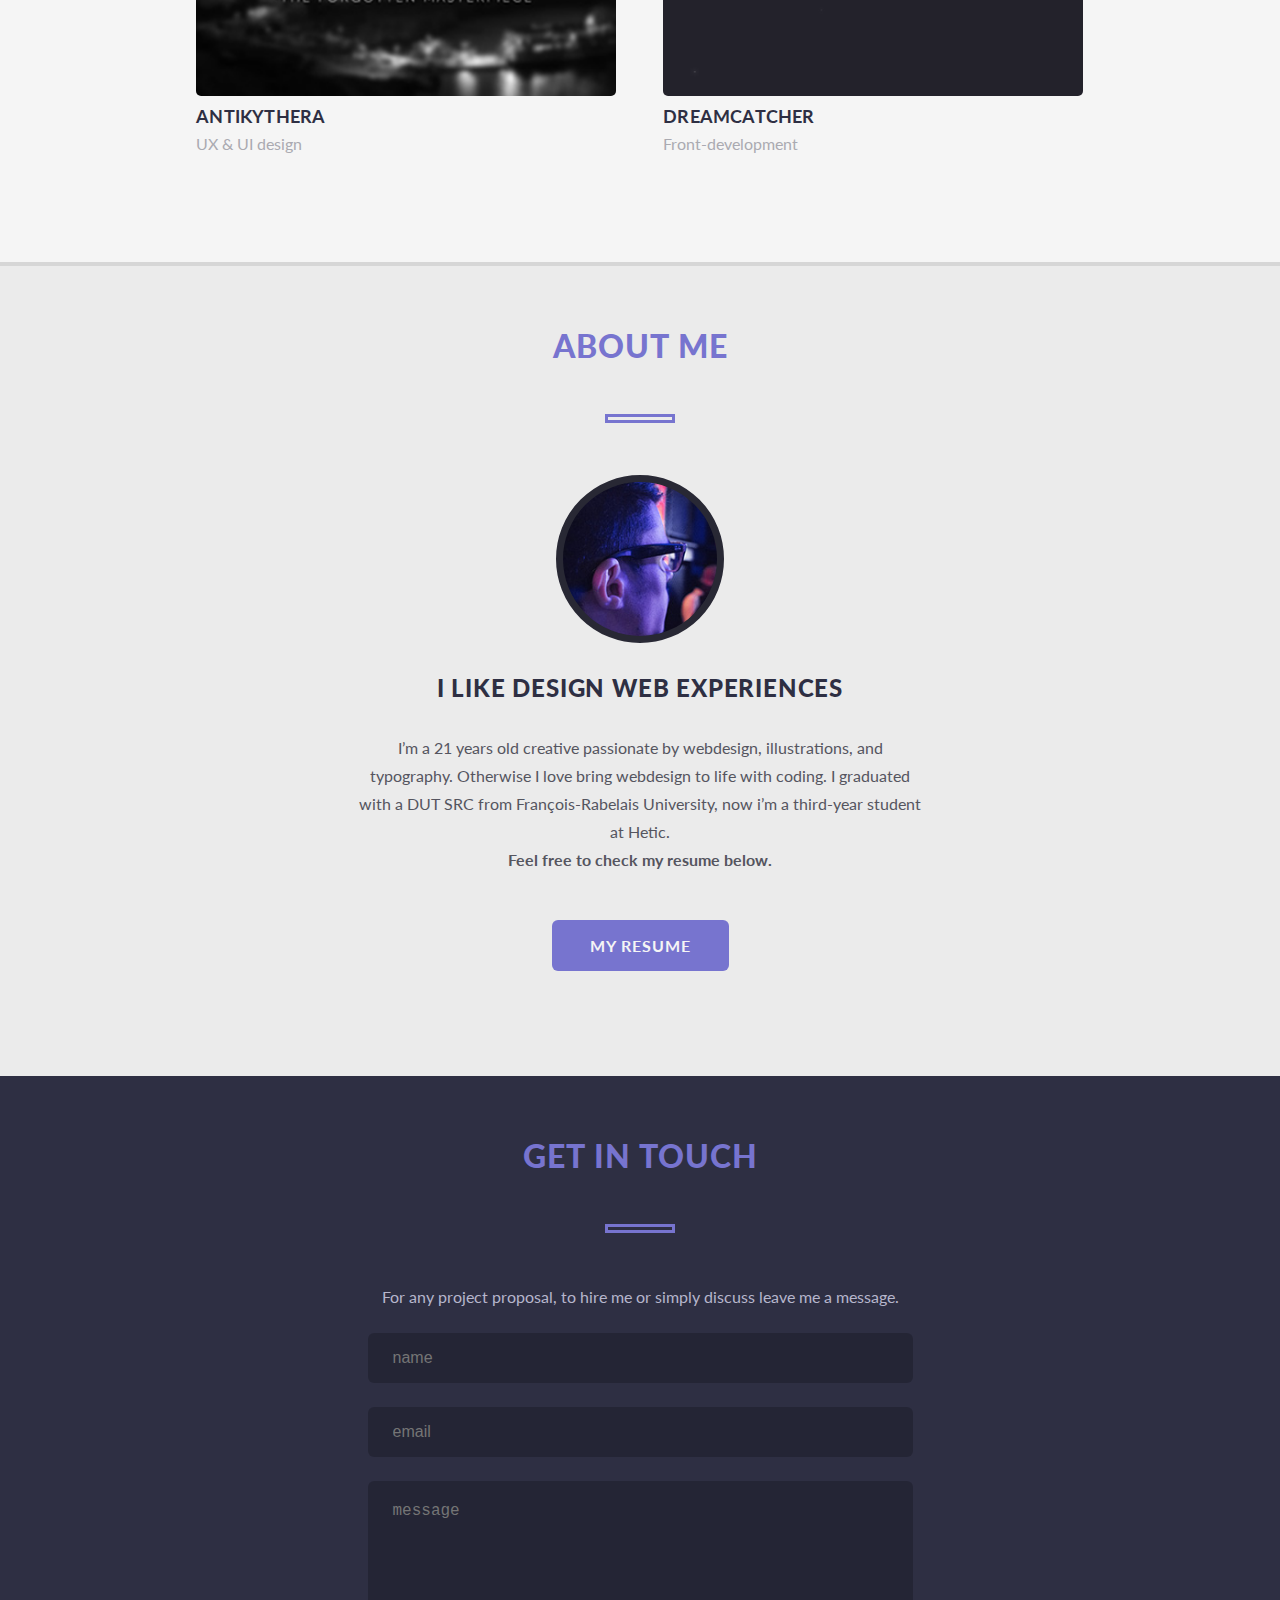
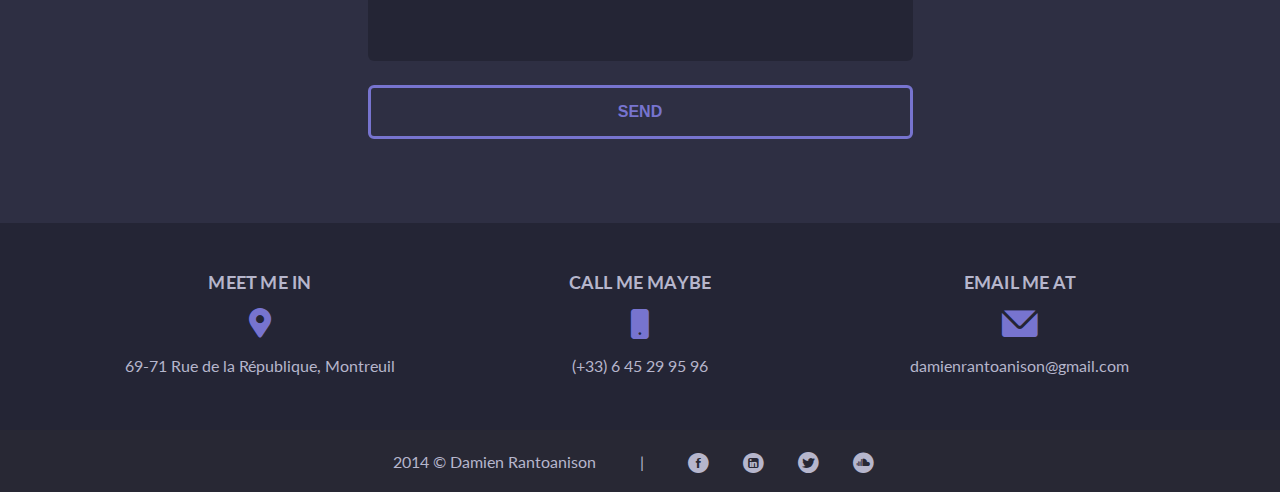
==== commit 922f3311: "fix link work3" ====
--- a/index.html
+++ b/index.html
@@ -68,7 +68,7 @@
 								<div class="thumb-caption"><h3>Handly</h3><p>UI design & Motion design </p></div>
 							</li>
 							<li>
-								<div class="thumb-pic"><a href="#home/handlyantikythera"><img src="img/antikythera.png"></a></div>
+								<div class="thumb-pic"><a href="#home/antikythera"><img src="img/antikythera.png"></a></div>
 								<div class="thumb-caption"><h3>Antikythera</h3><p>UX & UI design</p></div>
 							</li>
 							<li>
